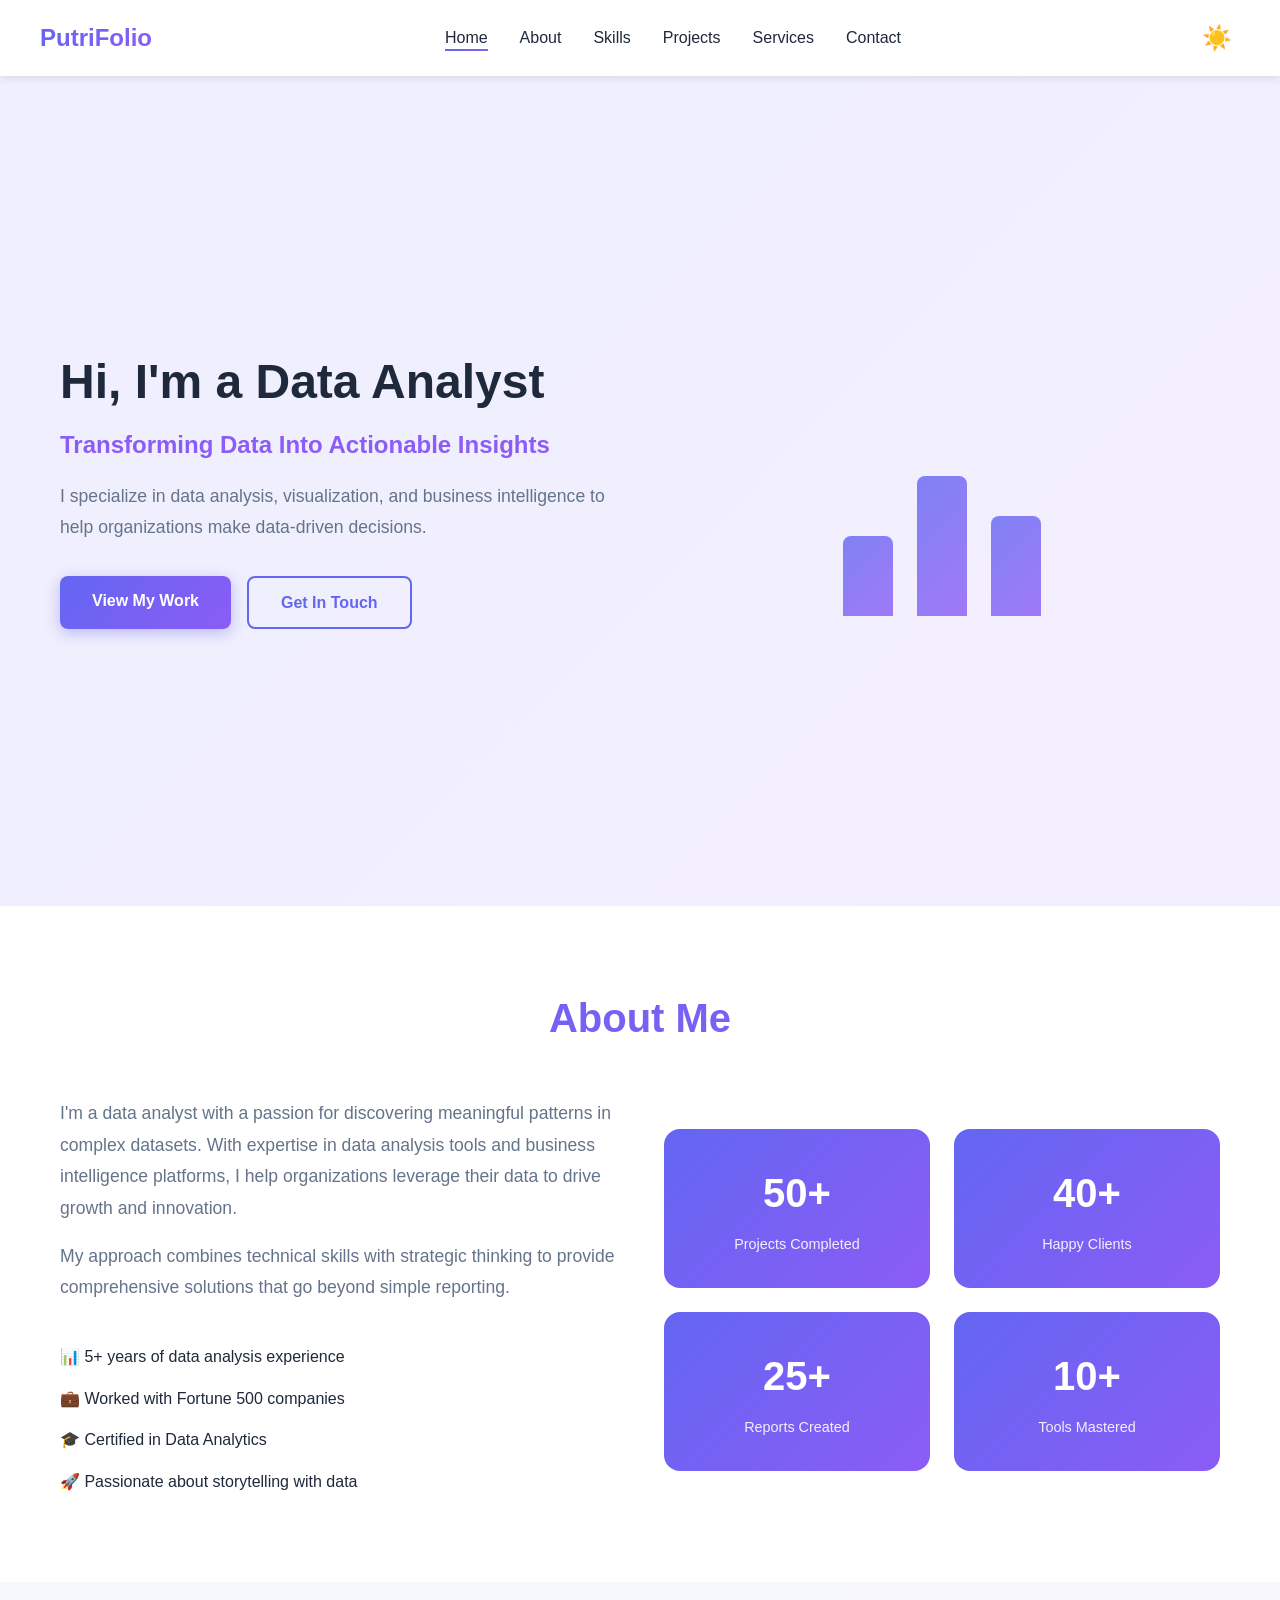
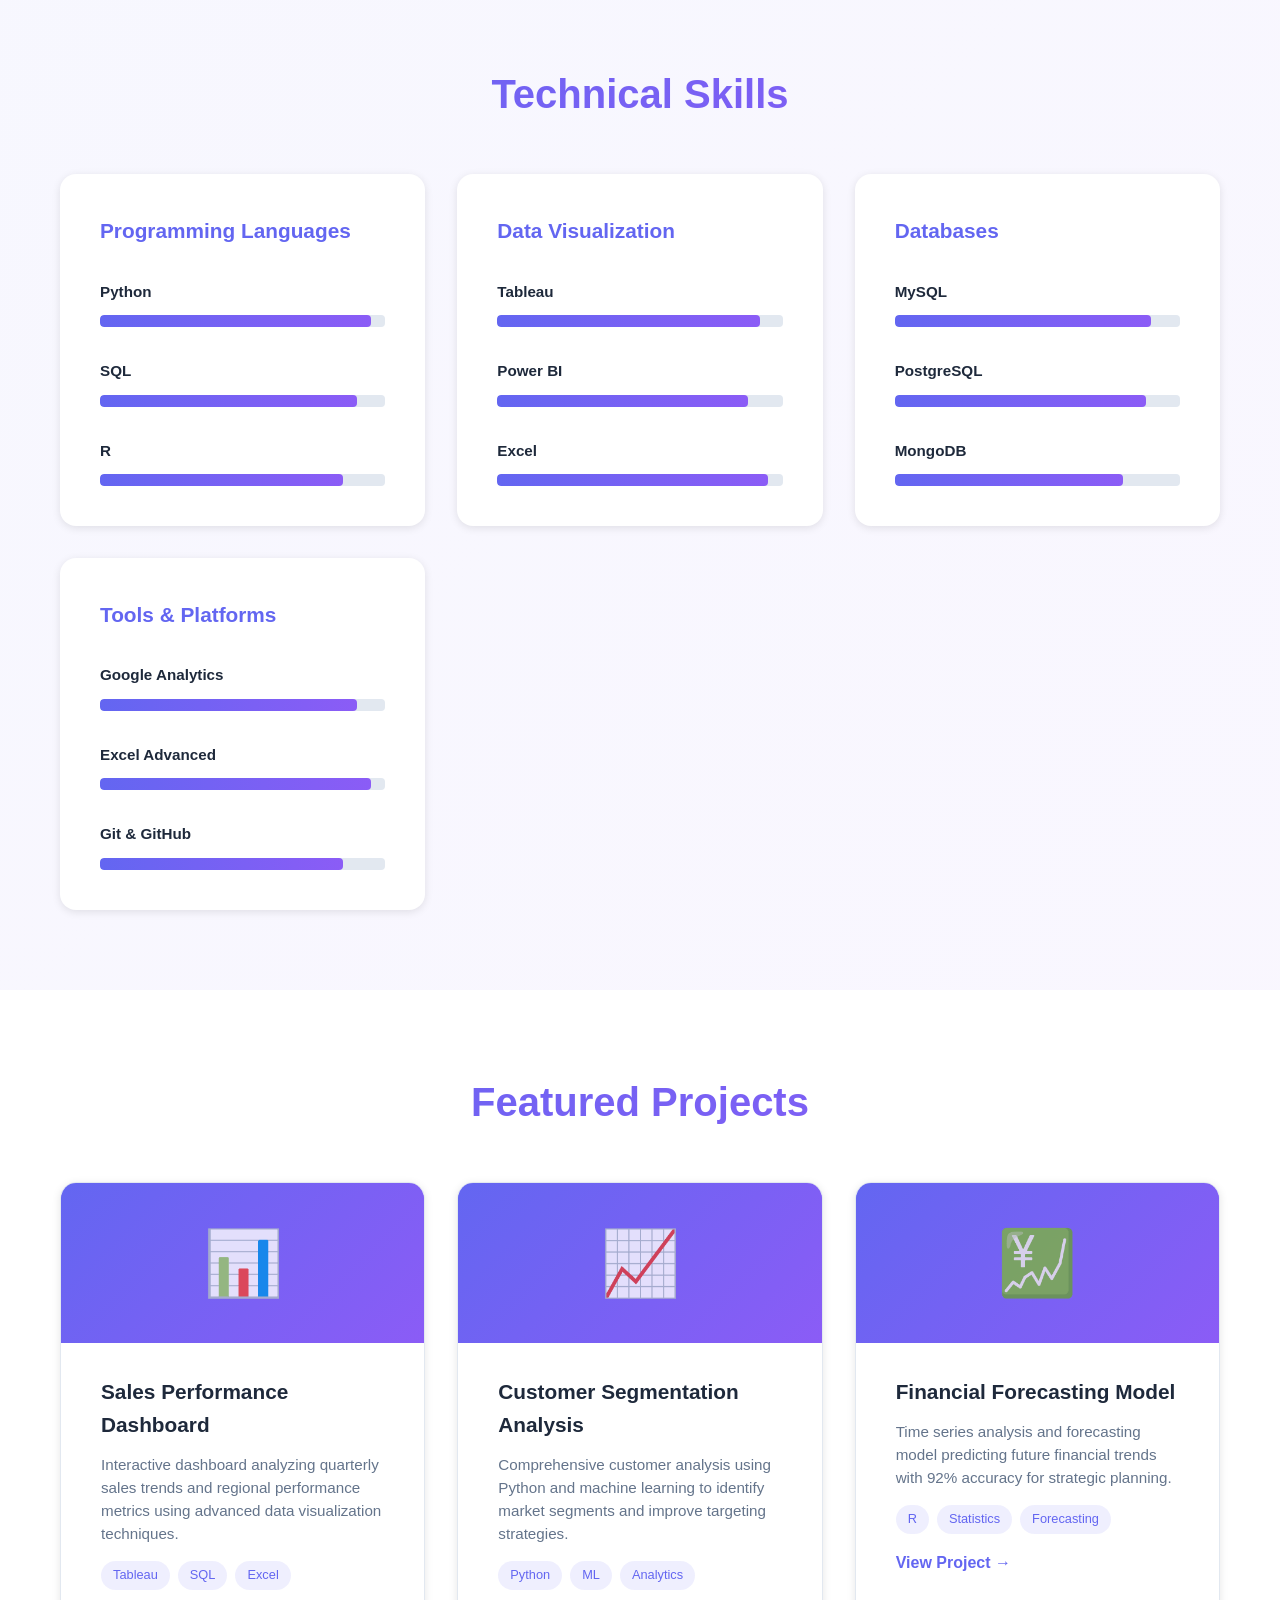
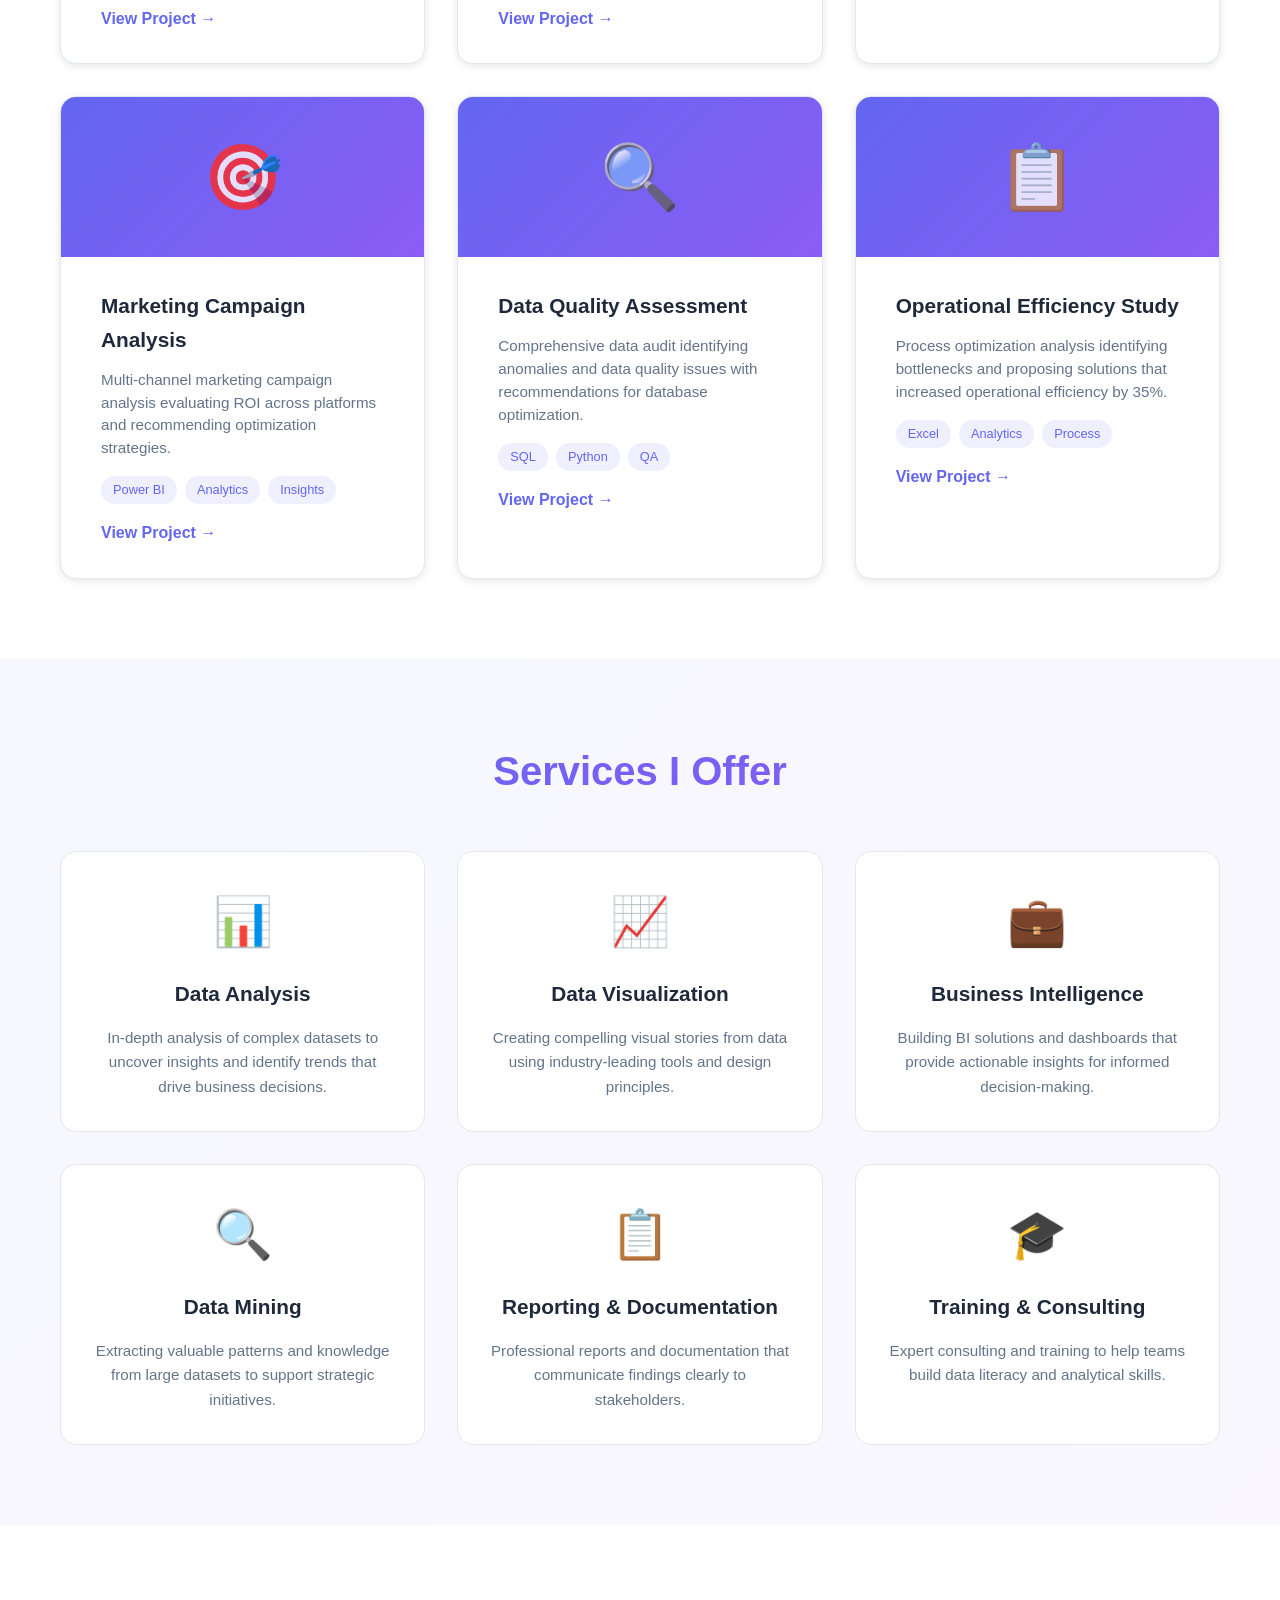
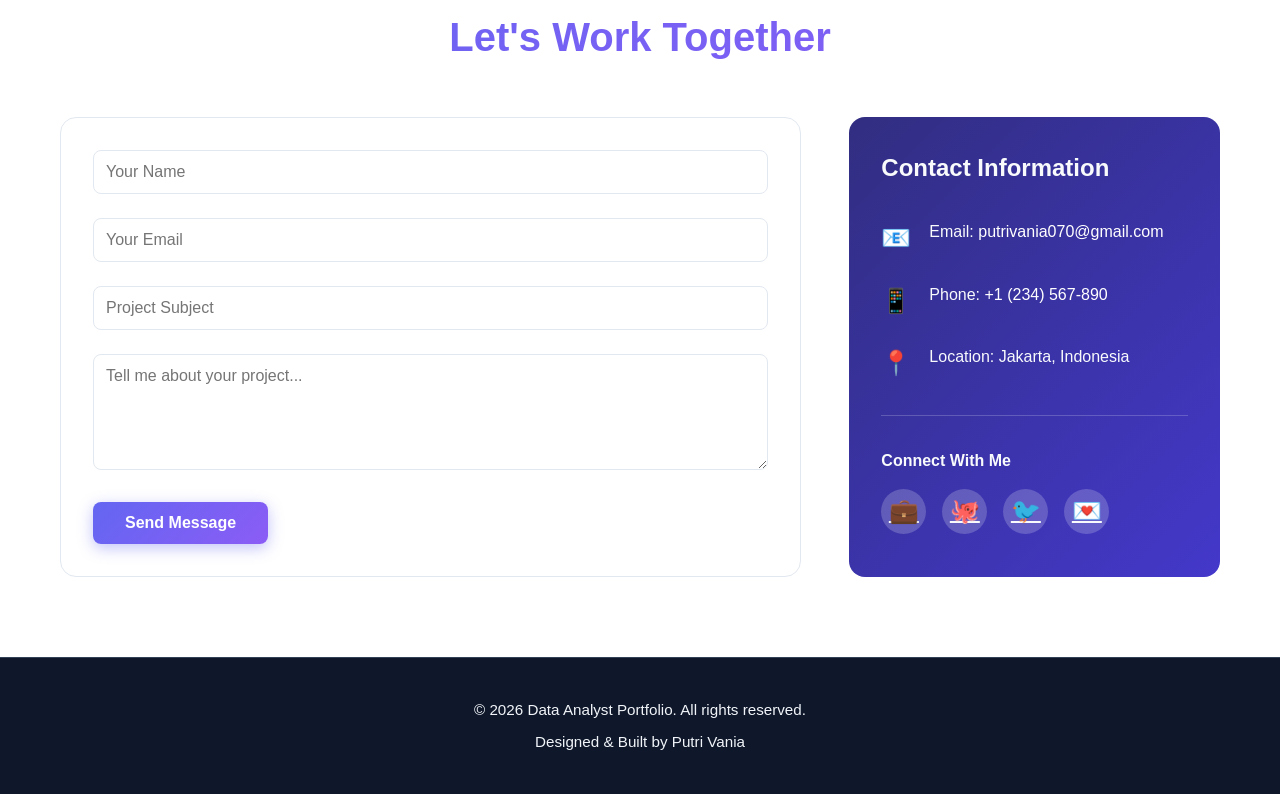
==== index.html @ 2837778d "first commit" ====
<!doctype html>
<html lang="en">
  <head>
    <meta charset="UTF-8" />
    <meta name="viewport" content="width=device-width, initial-scale=1.0" />
    <meta
      name="description"
      content="Data Analyst Portfolio - Showcasing data analysis, visualization, and insights"
    />
    <title>Data Analyst Portfolio | Professional Analytics & Insights</title>
    <link rel="stylesheet" href="styles.css" />
  </head>
  <body>
    <!-- Navigation -->
    <nav class="navbar">
      <div class="container nav-container">
        <div class="logo">
          <a href="#home">PutriFolio</a>
        </div>
        <ul class="nav-menu">
          <li><a href="#home" class="nav-link">Home</a></li>
          <li><a href="#about" class="nav-link">About</a></li>
          <li><a href="#skills" class="nav-link">Skills</a></li>
          <li><a href="#projects" class="nav-link">Projects</a></li>
          <li><a href="#services" class="nav-link">Services</a></li>
          <li><a href="#contact" class="nav-link">Contact</a></li>
        </ul>
        <div class="nav-buttons">
          <button
            class="theme-toggle"
            id="themeToggle"
            aria-label="Toggle theme"
          >
            <span class="sun-icon">☀️</span>
            <span class="moon-icon">🌙</span>
          </button>
          <button class="hamburger" id="hamburger">
            <span></span>
            <span></span>
            <span></span>
          </button>
        </div>
      </div>
    </nav>

    <!-- Hero Section -->
    <section id="home" class="hero">
      <div class="container">
        <div class="hero-content">
          <h1 class="hero-title">Hi, I'm a Data Analyst</h1>
          <p class="hero-subtitle">
            Transforming Data Into Actionable Insights
          </p>
          <p class="hero-description">
            I specialize in data analysis, visualization, and business
            intelligence to help organizations make data-driven decisions.
          </p>
          <div class="hero-buttons">
            <a href="#projects" class="btn btn-primary">View My Work</a>
            <a href="#contact" class="btn btn-secondary">Get In Touch</a>
          </div>
        </div>
        <div class="hero-illustration">
          <div class="chart-animation">
            <div class="bar bar-1"></div>
            <div class="bar bar-2"></div>
            <div class="bar bar-3"></div>
          </div>
        </div>
      </div>
    </section>

    <!-- About Section -->
    <section id="about" class="about">
      <div class="container">
        <h2 class="section-title">About Me</h2>
        <div class="about-content">
          <div class="about-text">
            <p>
              I'm a data analyst with a passion for discovering meaningful
              patterns in complex datasets. With expertise in data analysis
              tools and business intelligence platforms, I help organizations
              leverage their data to drive growth and innovation.
            </p>
            <p>
              My approach combines technical skills with strategic thinking to
              provide comprehensive solutions that go beyond simple reporting.
            </p>
            <ul class="about-list">
              <li>📊 5+ years of data analysis experience</li>
              <li>💼 Worked with Fortune 500 companies</li>
              <li>🎓 Certified in Data Analytics</li>
              <li>🚀 Passionate about storytelling with data</li>
            </ul>
          </div>
          <div class="about-stats">
            <div class="stat-card">
              <h3>50+</h3>
              <p>Projects Completed</p>
            </div>
            <div class="stat-card">
              <h3>40+</h3>
              <p>Happy Clients</p>
            </div>
            <div class="stat-card">
              <h3>25+</h3>
              <p>Reports Created</p>
            </div>
            <div class="stat-card">
              <h3>10+</h3>
              <p>Tools Mastered</p>
            </div>
          </div>
        </div>
      </div>
    </section>

    <!-- Skills Section -->
    <section id="skills" class="skills">
      <div class="container">
        <h2 class="section-title">Technical Skills</h2>
        <div class="skills-grid">
          <!-- Programming Languages -->
          <div class="skill-category">
            <h3>Programming Languages</h3>
            <div class="skill-items">
              <div class="skill-item">
                <span class="skill-name">Python</span>
                <div class="skill-bar">
                  <div class="skill-progress" style="width: 95%"></div>
                </div>
              </div>
              <div class="skill-item">
                <span class="skill-name">SQL</span>
                <div class="skill-bar">
                  <div class="skill-progress" style="width: 90%"></div>
                </div>
              </div>
              <div class="skill-item">
                <span class="skill-name">R</span>
                <div class="skill-bar">
                  <div class="skill-progress" style="width: 85%"></div>
                </div>
              </div>
            </div>
          </div>

          <!-- Data Visualization -->
          <div class="skill-category">
            <h3>Data Visualization</h3>
            <div class="skill-items">
              <div class="skill-item">
                <span class="skill-name">Tableau</span>
                <div class="skill-bar">
                  <div class="skill-progress" style="width: 92%"></div>
                </div>
              </div>
              <div class="skill-item">
                <span class="skill-name">Power BI</span>
                <div class="skill-bar">
                  <div class="skill-progress" style="width: 88%"></div>
                </div>
              </div>
              <div class="skill-item">
                <span class="skill-name">Excel</span>
                <div class="skill-bar">
                  <div class="skill-progress" style="width: 95%"></div>
                </div>
              </div>
            </div>
          </div>

          <!-- Databases -->
          <div class="skill-category">
            <h3>Databases</h3>
            <div class="skill-items">
              <div class="skill-item">
                <span class="skill-name">MySQL</span>
                <div class="skill-bar">
                  <div class="skill-progress" style="width: 90%"></div>
                </div>
              </div>
              <div class="skill-item">
                <span class="skill-name">PostgreSQL</span>
                <div class="skill-bar">
                  <div class="skill-progress" style="width: 88%"></div>
                </div>
              </div>
              <div class="skill-item">
                <span class="skill-name">MongoDB</span>
                <div class="skill-bar">
                  <div class="skill-progress" style="width: 80%"></div>
                </div>
              </div>
            </div>
          </div>

          <!-- Tools & Platforms -->
          <div class="skill-category">
            <h3>Tools & Platforms</h3>
            <div class="skill-items">
              <div class="skill-item">
                <span class="skill-name">Google Analytics</span>
                <div class="skill-bar">
                  <div class="skill-progress" style="width: 90%"></div>
                </div>
              </div>
              <div class="skill-item">
                <span class="skill-name">Excel Advanced</span>
                <div class="skill-bar">
                  <div class="skill-progress" style="width: 95%"></div>
                </div>
              </div>
              <div class="skill-item">
                <span class="skill-name">Git & GitHub</span>
                <div class="skill-bar">
                  <div class="skill-progress" style="width: 85%"></div>
                </div>
              </div>
            </div>
          </div>
        </div>
      </div>
    </section>

    <!-- Projects Section -->
    <section id="projects" class="projects">
      <div class="container">
        <h2 class="section-title">Featured Projects</h2>
        <div class="projects-grid">
          <!-- Project 1 -->
          <div class="project-card">
            <div class="project-image">
              <div class="placeholder-image">📊</div>
            </div>
            <div class="project-content">
              <h3>Sales Performance Dashboard</h3>
              <p>
                Interactive dashboard analyzing quarterly sales trends and
                regional performance metrics using advanced data visualization
                techniques.
              </p>
              <div class="project-tags">
                <span class="tag">Tableau</span>
                <span class="tag">SQL</span>
                <span class="tag">Excel</span>
              </div>
              <a href="#" class="project-link">View Project →</a>
            </div>
          </div>

          <!-- Project 2 -->
          <div class="project-card">
            <div class="project-image">
              <div class="placeholder-image">📈</div>
            </div>
            <div class="project-content">
              <h3>Customer Segmentation Analysis</h3>
              <p>
                Comprehensive customer analysis using Python and machine
                learning to identify market segments and improve targeting
                strategies.
              </p>
              <div class="project-tags">
                <span class="tag">Python</span>
                <span class="tag">ML</span>
                <span class="tag">Analytics</span>
              </div>
              <a href="#" class="project-link">View Project →</a>
            </div>
          </div>

          <!-- Project 3 -->
          <div class="project-card">
            <div class="project-image">
              <div class="placeholder-image">💹</div>
            </div>
            <div class="project-content">
              <h3>Financial Forecasting Model</h3>
              <p>
                Time series analysis and forecasting model predicting future
                financial trends with 92% accuracy for strategic planning.
              </p>
              <div class="project-tags">
                <span class="tag">R</span>
                <span class="tag">Statistics</span>
                <span class="tag">Forecasting</span>
              </div>
              <a href="#" class="project-link">View Project →</a>
            </div>
          </div>

          <!-- Project 4 -->
          <div class="project-card">
            <div class="project-image">
              <div class="placeholder-image">🎯</div>
            </div>
            <div class="project-content">
              <h3>Marketing Campaign Analysis</h3>
              <p>
                Multi-channel marketing campaign analysis evaluating ROI across
                platforms and recommending optimization strategies.
              </p>
              <div class="project-tags">
                <span class="tag">Power BI</span>
                <span class="tag">Analytics</span>
                <span class="tag">Insights</span>
              </div>
              <a href="#" class="project-link">View Project →</a>
            </div>
          </div>

          <!-- Project 5 -->
          <div class="project-card">
            <div class="project-image">
              <div class="placeholder-image">🔍</div>
            </div>
            <div class="project-content">
              <h3>Data Quality Assessment</h3>
              <p>
                Comprehensive data audit identifying anomalies and data quality
                issues with recommendations for database optimization.
              </p>
              <div class="project-tags">
                <span class="tag">SQL</span>
                <span class="tag">Python</span>
                <span class="tag">QA</span>
              </div>
              <a href="#" class="project-link">View Project →</a>
            </div>
          </div>

          <!-- Project 6 -->
          <div class="project-card">
            <div class="project-image">
              <div class="placeholder-image">📋</div>
            </div>
            <div class="project-content">
              <h3>Operational Efficiency Study</h3>
              <p>
                Process optimization analysis identifying bottlenecks and
                proposing solutions that increased operational efficiency by
                35%.
              </p>
              <div class="project-tags">
                <span class="tag">Excel</span>
                <span class="tag">Analytics</span>
                <span class="tag">Process</span>
              </div>
              <a href="#" class="project-link">View Project →</a>
            </div>
          </div>
        </div>
      </div>
    </section>

    <!-- Services Section -->
    <section id="services" class="services">
      <div class="container">
        <h2 class="section-title">Services I Offer</h2>
        <div class="services-grid">
          <div class="service-card">
            <div class="service-icon">📊</div>
            <h3>Data Analysis</h3>
            <p>
              In-depth analysis of complex datasets to uncover insights and
              identify trends that drive business decisions.
            </p>
          </div>
          <div class="service-card">
            <div class="service-icon">📈</div>
            <h3>Data Visualization</h3>
            <p>
              Creating compelling visual stories from data using
              industry-leading tools and design principles.
            </p>
          </div>
          <div class="service-card">
            <div class="service-icon">💼</div>
            <h3>Business Intelligence</h3>
            <p>
              Building BI solutions and dashboards that provide actionable
              insights for informed decision-making.
            </p>
          </div>
          <div class="service-card">
            <div class="service-icon">🔍</div>
            <h3>Data Mining</h3>
            <p>
              Extracting valuable patterns and knowledge from large datasets to
              support strategic initiatives.
            </p>
          </div>
          <div class="service-card">
            <div class="service-icon">📋</div>
            <h3>Reporting & Documentation</h3>
            <p>
              Professional reports and documentation that communicate findings
              clearly to stakeholders.
            </p>
          </div>
          <div class="service-card">
            <div class="service-icon">🎓</div>
            <h3>Training & Consulting</h3>
            <p>
              Expert consulting and training to help teams build data literacy
              and analytical skills.
            </p>
          </div>
        </div>
      </div>
    </section>

    <!-- Contact Section -->
    <section id="contact" class="contact">
      <div class="container">
        <h2 class="section-title">Let's Work Together</h2>
        <div class="contact-content">
          <div class="contact-form-wrapper">
            <form class="contact-form" id="contactForm">
              <input type="hidden" name="_captcha" value="false">
              <input type="hidden" name="_template" value="table">
              <div class="form-group">
                <input
                  type="text"
                  id="name"
                  name="name"
                  placeholder="Your Name"
                  required
                />
              </div>
              <div class="form-group">
                <input
                  type="email"
                  id="email"
                  name="email"
                  placeholder="Your Email"
                  required
                />
              </div>
              <div class="form-group">
                <input
                  type="text"
                  id="subject"
                  name="subject"
                  placeholder="Project Subject"
                  required
                />
              </div>
              <div class="form-group">
                <textarea
                  id="message"
                  name="message"
                  placeholder="Tell me about your project..."
                  rows="5"
                  required
                ></textarea>
              </div>
              <button type="submit" class="btn btn-primary">
                Send Message
              </button>
              <div id="formMessage" class="form-message"></div>
            </form>
          </div>
          <div class="contact-info">
            <h3>Contact Information</h3>
            <div class="info-item">
              <span class="info-icon">📧</span>
              <p>
                Email:
                <a href="mailto:your.email@example.com"
                  >putrivania070@gmail.com</a
                >
              </p>
            </div>
            <div class="info-item">
              <span class="info-icon">📱</span>
              <p>Phone: <a href="tel:+1234567890">+1 (234) 567-890</a></p>
            </div>
            <div class="info-item">
              <span class="info-icon">📍</span>
              <p>Location: Jakarta, Indonesia</p>
            </div>
            <div class="social-links">
              <h4>Connect With Me</h4>
              <div class="social-icons">
                <a href="#" class="social-icon" aria-label="LinkedIn">💼</a>
                <a href="#" class="social-icon" aria-label="GitHub">🐙</a>
                <a href="#" class="social-icon" aria-label="Twitter">🐦</a>
                <a href="#" class="social-icon" aria-label="Email">💌</a>
              </div>
            </div>
          </div>
        </div>
      </div>
    </section>

    <!-- Project Details Modal -->
    <div id="projectModal" class="modal">
      <div class="modal-content">
        <button class="modal-close" id="modalClose">&times;</button>
        <div class="modal-header">
          <div class="modal-image">
            <div id="modalProjectImage" class="modal-placeholder">📊</div>
          </div>
        </div>
        <div class="modal-body">
          <h2 id="modalProjectTitle">Project Title</h2>
          <div class="modal-meta">
            <span class="modal-date">Project Date</span>
            <span class="modal-category">Category</span>
          </div>
          <p id="modalProjectDescription">Project description goes here...</p>
          
          <div class="modal-section">
            <h3>Project Overview</h3>
            <p id="modalProjectOverview">Overview text...</p>
          </div>
          
          <div class="modal-section">
            <h3>Key Features</h3>
            <ul id="modalProjectFeatures" class="features-list">
              <li>Feature 1</li>
              <li>Feature 2</li>
            </ul>
          </div>
          
          <div class="modal-section">
            <h3>Technologies Used</h3>
            <div id="modalProjectTags" class="modal-tags">
              <span class="tag">Technology</span>
            </div>
          </div>
          
          <div class="modal-section">
            <h3>Results & Impact</h3>
            <p id="modalProjectResults">Results text...</p>
          </div>
          
          <div class="modal-actions">
            <a href="#" id="modalFullProjectPage" class="btn btn-primary">View Full Project Page</a>
            <a href="#" id="modalProjectLink" class="btn btn-secondary" target="_blank">View Project Link</a>
            <button id="modalCloseBtn" class="btn btn-secondary">Close</button>
          </div>
        </div>
      </div>
    </div>

    <!-- Footer -->
    <footer class="footer">
      <div class="container">
        <p>&copy; 2026 Data Analyst Portfolio. All rights reserved.</p>
        <p>Designed & Built by Putri Vania</p>
      </div>
    </footer>

    <script src="script.js"></script>
  </body>
</html>
---- styles.css ----
/* ==================== CSS Reset & Variables ==================== */
:root {
    --primary-color: #6366f1;
    --secondary-color: #8b5cf6;
    --accent-color: #ec4899;
    --dark-bg: #0f172a;
    --light-bg: #ffffff;
    --dark-text: #1e293b;
    --light-text: #f1f5f9;
    --border-color: #e2e8f0;
    --dark-border: #334155;
    --success-color: #10b981;
    --warning-color: #f59e0b;
    --danger-color: #ef4444;
    
    --transition: all 0.3s ease;
    --shadow: 0 10px 30px rgba(0, 0, 0, 0.2);
    --shadow-sm: 0 2px 8px rgba(0, 0, 0, 0.1);
    
    font-family: 'Segoe UI', Tahoma, Geneva, Verdana, sans-serif;
}

* {
    margin: 0;
    padding: 0;
    box-sizing: border-box;
}

html {
    scroll-behavior: smooth;
}

body {
    background-color: var(--light-bg);
    color: var(--dark-text);
    line-height: 1.6;
    overflow-x: hidden;
    transition: background-color 0.3s, color 0.3s;
}

body.dark-mode {
    background-color: var(--dark-bg);
    color: var(--light-text);
}

/* ==================== Container & Utility Classes ==================== */
.container {
    max-width: 1200px;
    margin: 0 auto;
    padding: 0 20px;
}

.section-title {
    font-size: 2.5rem;
    font-weight: 700;
    text-align: center;
    margin-bottom: 3rem;
    background: linear-gradient(135deg, var(--primary-color), var(--secondary-color));
    -webkit-background-clip: text;
    -webkit-text-fill-color: transparent;
    background-clip: text;
}

/* ==================== Navigation Bar ==================== */
.navbar {
    position: sticky;
    top: 0;
    z-index: 100;
    background-color: var(--light-bg);
    box-shadow: var(--shadow-sm);
    transition: var(--transition);
}

body.dark-mode .navbar {
    background-color: var(--dark-bg);
    border-bottom: 1px solid var(--dark-border);
}

.nav-container {
    display: flex;
    justify-content: space-between;
    align-items: center;
    padding: 1rem 0;
}

.logo a {
    font-size: 1.5rem;
    font-weight: 700;
    background: linear-gradient(135deg, var(--primary-color), var(--secondary-color));
    -webkit-background-clip: text;
    -webkit-text-fill-color: transparent;
    background-clip: text;
    text-decoration: none;
    transition: var(--transition);
}

.logo a:hover {
    transform: scale(1.1);
}

.nav-menu {
    display: flex;
    list-style: none;
    gap: 2rem;
}

.nav-link {
    text-decoration: none;
    color: var(--dark-text);
    font-weight: 500;
    position: relative;
    transition: var(--transition);
}

body.dark-mode .nav-link {
    color: var(--light-text);
}

.nav-link::after {
    content: '';
    position: absolute;
    bottom: -5px;
    left: 0;
    width: 0;
    height: 2px;
    background: linear-gradient(135deg, var(--primary-color), var(--secondary-color));
    transition: var(--transition);
}

.nav-link:hover::after {
    width: 100%;
}

.nav-buttons {
    display: flex;
    align-items: center;
    gap: 1rem;
}

.theme-toggle {
    background: none;
    border: none;
    font-size: 1.5rem;
    cursor: pointer;
    padding: 0.5rem;
    display: flex;
    align-items: center;
    justify-content: center;
    transition: var(--transition);
}

.theme-toggle:hover {
    transform: rotate(20deg);
}

.moon-icon {
    display: none;
}

body.dark-mode .sun-icon {
    display: none;
}

body.dark-mode .moon-icon {
    display: inline;
}

.hamburger {
    display: none;
    flex-direction: column;
    background: none;
    border: none;
    cursor: pointer;
    gap: 0.4rem;
}

.hamburger span {
    width: 25px;
    height: 3px;
    background-color: var(--dark-text);
    border-radius: 2px;
    transition: var(--transition);
}

body.dark-mode .hamburger span {
    background-color: var(--light-text);
}

.hamburger.active span:nth-child(1) {
    transform: rotate(45deg) translate(10px, 10px);
}

.hamburger.active span:nth-child(2) {
    opacity: 0;
}

.hamburger.active span:nth-child(3) {
    transform: rotate(-45deg) translate(7px, -7px);
}

/* ==================== Buttons ==================== */
.btn {
    padding: 0.75rem 2rem;
    font-size: 1rem;
    font-weight: 600;
    border: none;
    border-radius: 0.5rem;
    cursor: pointer;
    text-decoration: none;
    display: inline-block;
    transition: var(--transition);
    text-align: center;
}

.btn-primary {
    background: linear-gradient(135deg, var(--primary-color), var(--secondary-color));
    color: white;
    box-shadow: 0 4px 15px rgba(99, 102, 241, 0.4);
}

.btn-primary:hover {
    transform: translateY(-2px);
    box-shadow: 0 6px 20px rgba(99, 102, 241, 0.6);
}

.btn-secondary {
    background: transparent;
    color: var(--primary-color);
    border: 2px solid var(--primary-color);
}

body.dark-mode .btn-secondary {
    color: var(--primary-color);
}

.btn-secondary:hover {
    background-color: var(--primary-color);
    color: white;
}

/* ==================== Hero Section ==================== */
.hero {
    padding: 6rem 0;
    background: linear-gradient(135deg, rgba(99, 102, 241, 0.1), rgba(139, 92, 246, 0.1));
    min-height: calc(100vh - 70px);
    display: flex;
    align-items: center;
    position: relative;
    overflow: hidden;
}

.hero .container {
    display: grid;
    grid-template-columns: 1fr 1fr;
    gap: 3rem;
    align-items: center;
}

.hero-content {
    animation: slideInLeft 0.8s ease-out;
}

.hero-title {
    font-size: 3rem;
    font-weight: 700;
    margin-bottom: 1rem;
    line-height: 1.2;
    color: var(--dark-text);
}

body.dark-mode .hero-title {
    color: var(--light-text);
}

.hero-subtitle {
    font-size: 1.5rem;
    color: var(--secondary-color);
    margin-bottom: 1rem;
    font-weight: 600;
}

.hero-description {
    font-size: 1.1rem;
    color: #64748b;
    margin-bottom: 2rem;
    line-height: 1.8;
}

body.dark-mode .hero-description {
    color: #cbd5e1;
}

.hero-buttons {
    display: flex;
    gap: 1rem;
    flex-wrap: wrap;
}

.hero-illustration {
    animation: slideInRight 0.8s ease-out;
    display: flex;
    justify-content: center;
    align-items: center;
}

.chart-animation {
    display: flex;
    align-items: flex-end;
    justify-content: center;
    gap: 1.5rem;
    height: 250px;
}

.bar {
    width: 50px;
    background: linear-gradient(135deg, var(--primary-color), var(--secondary-color));
    border-radius: 0.5rem 0.5rem 0 0;
    opacity: 0.8;
    animation: barAnimation 1.5s ease-in-out infinite;
}

.bar-1 {
    height: 80px;
    animation-delay: 0s;
}

.bar-2 {
    height: 140px;
    animation-delay: 0.2s;
}

.bar-3 {
    height: 100px;
    animation-delay: 0.4s;
}

@keyframes barAnimation {
    0%, 100% { height: var(--current-height); }
    50% { height: calc(var(--current-height) * 1.2); }
}

/* ==================== About Section ==================== */
.about {
    padding: 5rem 0;
    background-color: var(--light-bg);
}

body.dark-mode .about {
    background-color: var(--dark-bg);
}

.about-content {
    display: grid;
    grid-template-columns: 1fr 1fr;
    gap: 3rem;
    align-items: center;
}

.about-text p {
    margin-bottom: 1rem;
    font-size: 1.1rem;
    line-height: 1.8;
    color: #64748b;
}

body.dark-mode .about-text p {
    color: #cbd5e1;
}

.about-list {
    list-style: none;
    margin-top: 2rem;
}

.about-list li {
    padding: 0.5rem 0;
    font-size: 1rem;
    display: flex;
    align-items: center;
}

.about-stats {
    display: grid;
    grid-template-columns: 1fr 1fr;
    gap: 1.5rem;
}

.stat-card {
    background: linear-gradient(135deg, var(--primary-color), var(--secondary-color));
    color: white;
    padding: 2rem;
    border-radius: 1rem;
    text-align: center;
    transition: var(--transition);
}

.stat-card:hover {
    transform: translateY(-5px);
    box-shadow: var(--shadow);
}

.stat-card h3 {
    font-size: 2.5rem;
    margin-bottom: 0.5rem;
}

.stat-card p {
    font-size: 0.9rem;
    opacity: 0.9;
}

/* ==================== Skills Section ==================== */
.skills {
    padding: 5rem 0;
    background: linear-gradient(135deg, rgba(99, 102, 241, 0.05), rgba(139, 92, 246, 0.05));
}

.skills-grid {
    display: grid;
    grid-template-columns: repeat(auto-fit, minmax(280px, 1fr));
    gap: 2rem;
}

.skill-category {
    background-color: var(--light-bg);
    padding: 2.5rem;
    border-radius: 1rem;
    box-shadow: var(--shadow-sm);
    transition: var(--transition);
}

body.dark-mode .skill-category {
    background-color: #1e293b;
    border: 1px solid var(--dark-border);
}

.skill-category:hover {
    transform: translateY(-5px);
    box-shadow: var(--shadow);
}

.skill-category h3 {
    font-size: 1.3rem;
    margin-bottom: 2rem;
    color: var(--primary-color);
}

.skill-items {
    display: flex;
    flex-direction: column;
    gap: 2rem;
}

.skill-item {
    display: flex;
    flex-direction: column;
    gap: 0.7rem;
}

.skill-name {
    font-weight: 600;
    font-size: 0.95rem;
}

.skill-bar {
    height: 12px;
    background-color: #e2e8f0;
    border-radius: 4px;
    overflow: hidden;
}

body.dark-mode .skill-bar {
    background-color: #334155;
}

.skill-progress {
    height: 100%;
    background: linear-gradient(90deg, var(--primary-color), var(--secondary-color));
    border-radius: 4px;
    animation: skillFill 1s ease-out forwards;
}

@keyframes skillFill {
    from {
        width: 0 !important;
    }
}

/* ==================== Projects Section ==================== */
.projects {
    padding: 5rem 0;
    background-color: var(--light-bg);
}

body.dark-mode .projects {
    background-color: var(--dark-bg);
}

.projects-grid {
    display: grid;
    grid-template-columns: repeat(auto-fit, minmax(350px, 1fr));
    gap: 2rem;
}

.project-card {
    background-color: var(--light-bg);
    border: 1px solid var(--border-color);
    border-radius: 1rem;
    overflow: hidden;
    transition: var(--transition);
    box-shadow: var(--shadow-sm);
}

body.dark-mode .project-card {
    background-color: #1e293b;
    border-color: var(--dark-border);
}

.project-card:hover {
    transform: translateY(-10px);
    box-shadow: var(--shadow);
}

.project-image {
    height: 160px;
    background: linear-gradient(135deg, var(--primary-color), var(--secondary-color));
    display: flex;
    align-items: center;
    justify-content: center;
    overflow: hidden;
}

.placeholder-image {
    font-size: 4rem;
    opacity: 0.8;
    animation: float 3s ease-in-out infinite;
}

@keyframes float {
    0%, 100% { transform: translateY(0px); }
    50% { transform: translateY(-10px); }
}

.project-card .project-content {
    padding: 2rem 2.5rem;
}

.project-card .project-content h3 {
    font-size: 1.3rem;
    margin-bottom: 0.8rem;
    color: var(--dark-text);
}

body.dark-mode .project-card .project-content h3 {
    color: var(--light-text);
}

.project-card .project-content p {
    color: #64748b;
    margin-bottom: 1rem;
    font-size: 0.95rem;
    line-height: 1.5;
}

body.dark-mode .project-card .project-content p {
    color: #cbd5e1;
}

.project-tags {
    display: flex;
    flex-wrap: wrap;
    gap: 0.5rem;
    margin-bottom: 1rem;
}

.tag {
    background-color: rgba(99, 102, 241, 0.1);
    color: var(--primary-color);
    padding: 0.25rem 0.75rem;
    border-radius: 1rem;
    font-size: 0.8rem;
    font-weight: 500;
}

body.dark-mode .tag {
    background-color: rgba(99, 102, 241, 0.2);
}

.project-link {
    color: var(--primary-color);
    text-decoration: none;
    font-weight: 600;
    transition: var(--transition);
    display: inline-flex;
    align-items: center;
    gap: 0.5rem;
}

.project-link:hover {
    color: var(--secondary-color);
    transform: translateX(5px);
}

/* ==================== Services Section ==================== */
.services {
    padding: 5rem 0;
    background: linear-gradient(135deg, rgba(99, 102, 241, 0.05), rgba(139, 92, 246, 0.05));
}

.services-grid {
    display: grid;
    grid-template-columns: repeat(auto-fit, minmax(300px, 1fr));
    gap: 2rem;
}

.service-card {
    background-color: var(--light-bg);
    padding: 2rem;
    border-radius: 1rem;
    text-align: center;
    transition: var(--transition);
    border: 1px solid var(--border-color);
}

body.dark-mode .service-card {
    background-color: #1e293b;
    border-color: var(--dark-border);
}

.service-card:hover {
    transform: translateY(-10px) scale(1.02);
    box-shadow: var(--shadow);
    border-color: var(--primary-color);
}

.service-icon {
    font-size: 3rem;
    margin-bottom: 1rem;
    display: inline-block;
}

.service-card h3 {
    font-size: 1.3rem;
    margin-bottom: 1rem;
    color: var(--dark-text);
}

body.dark-mode .service-card h3 {
    color: var(--light-text);
}

.service-card p {
    color: #64748b;
    line-height: 1.6;
    font-size: 0.95rem;
}

body.dark-mode .service-card p {
    color: #cbd5e1;
}

/* ==================== Contact Section ==================== */
.contact {
    padding: 5rem 0;
    background-color: var(--light-bg);
}

body.dark-mode .contact {
    background-color: var(--dark-bg);
}

.contact-content {
    display: grid;
    grid-template-columns: 2fr 1fr;
    gap: 3rem;
}

.contact-form-wrapper {
    background-color: var(--light-bg);
    padding: 2rem;
    border-radius: 1rem;
    border: 1px solid var(--border-color);
}

body.dark-mode .contact-form-wrapper {
    background-color: #1e293b;
    border-color: var(--dark-border);
}

.form-group {
    margin-bottom: 1.5rem;
}

.contact-form input,
.contact-form textarea {
    width: 100%;
    padding: 0.75rem;
    border: 1px solid var(--border-color);
    border-radius: 0.5rem;
    font-size: 1rem;
    font-family: inherit;
    transition: var(--transition);
    background-color: var(--light-bg);
    color: var(--dark-text);
}

body.dark-mode .contact-form input,
body.dark-mode .contact-form textarea {
    background-color: #0f172a;
    border-color: var(--dark-border);
    color: var(--light-text);
}

.contact-form input:focus,
.contact-form textarea:focus {
    outline: none;
    border-color: var(--primary-color);
    box-shadow: 0 0 0 3px rgba(99, 102, 241, 0.1);
}

.form-message {
    margin-top: 1rem;
    padding: 1rem;
    border-radius: 0.5rem;
    text-align: center;
    display: none;
}

.form-message.success {
    display: block;
    background-color: #d1fae5;
    color: #065f46;
    border: 1px solid #6ee7b7;
}

.form-message.error {
    display: block;
    background-color: #fee2e2;
    color: #7f1d1d;
    border: 1px solid #fca5a5;
}

body.dark-mode .form-message.success {
    background-color: rgba(16, 185, 129, 0.1);
    color: #86efac;
}

body.dark-mode .form-message.error {
    background-color: rgba(239, 68, 68, 0.1);
    color: #fca5a5;
}

.contact-info {
    background: linear-gradient(135deg, #312e81, #4338ca);
    padding: 2rem;
    border-radius: 1rem;
    color: #f8fafc;
}

.contact-info h3 {
    font-size: 1.5rem;
    margin-bottom: 2rem;
}

.contact-info p,
.contact-info a {
    color: #f8fafc;
}

.contact-info a {
    text-decoration: underline;
}

.info-item {
    display: flex;
    align-items: flex-start;
    gap: 1rem;
    margin-bottom: 1.5rem;
}

.info-icon {
    font-size: 1.5rem;
    min-width: 2rem;
}

.info-item p {
    margin: 0;
}

.info-item a {
    color: white;
    text-decoration: none;
    transition: var(--transition);
    font-weight: 500;
}

.info-item a:hover {
    opacity: 0.8;
    text-decoration: underline;
}

.social-links {
    margin-top: 2rem;
    padding-top: 2rem;
    border-top: 1px solid rgba(255, 255, 255, 0.2);
}

.social-links h4 {
    margin-bottom: 1rem;
}

.social-icons {
    display: flex;
    gap: 1rem;
}

.social-icon {
    font-size: 1.5rem;
    text-decoration: none;
    transition: var(--transition);
    display: flex;
    align-items: center;
    justify-content: center;
    width: 45px;
    height: 45px;
    background: rgba(255, 255, 255, 0.2);
    border-radius: 50%;
}

.social-icon:hover {
    background: rgba(255, 255, 255, 0.3);
    transform: translateY(-3px);
}

/* ==================== Footer ==================== */
.footer {
    background-color: var(--dark-bg);
    color: var(--light-text);
    padding: 2rem 0;
    text-align: center;
    border-top: 1px solid var(--dark-border);
}

.footer p {
    margin: 0.5rem 0;
    font-size: 0.95rem;
}

.heart {
    animation: heartbeat 1.5s ease-in-out infinite;
}

@keyframes heartbeat {
    0%, 100% { transform: scale(1); }
    50% { transform: scale(1.2); }
}

/* ==================== Animations ==================== */
@keyframes slideInLeft {
    from {
        opacity: 0;
        transform: translateX(-30px);
    }
    to {
        opacity: 1;
        transform: translateX(0);
    }
}

@keyframes slideInRight {
    from {
        opacity: 0;
        transform: translateX(30px);
    }
    to {
        opacity: 1;
        transform: translateX(0);
    }
}

/* ==================== Responsive Design ==================== */
@media (max-width: 768px) {
    .nav-menu {
        position: fixed;
        left: -100%;
        top: 70px;
        flex-direction: column;
        background-color: var(--light-bg);
        width: 100%;
        text-align: center;
        transition: 0.3s;
        padding: 2rem 0;
        gap: 0;
    }

    body.dark-mode .nav-menu {
        background-color: var(--dark-bg);
    }

    .nav-menu.active {
        left: 0;
    }

    .nav-menu li {
        padding: 1rem 0;
    }

    .hamburger {
        display: flex;
    }

    .hero {
        padding: 4rem 0;
        min-height: auto;
    }

    .hero .container {
        grid-template-columns: 1fr;
        gap: 2rem;
    }

    .hero-title {
        font-size: 2rem;
    }

    .hero-subtitle {
        font-size: 1.2rem;
    }

    .hero-buttons {
        flex-direction: column;
    }

    .hero-buttons .btn {
        width: 100%;
    }

    .about-content {
        grid-template-columns: 1fr;
    }

    .about-stats {
        grid-template-columns: 1fr 1fr;
    }

    .contact-content {
        grid-template-columns: 1fr;
    }

    .section-title {
        font-size: 2rem;
    }

    .hero-illustration {
        margin-top: 2rem;
    }

    .modal-content {
        width: 90%;
        max-height: 90vh;
    }

    .modal-header {
        height: 250px;
    }

    .modal-placeholder {
        font-size: 5rem;
    }

    .modal-body {
        padding: 2rem;
    }

    .modal-section h3 {
        font-size: 1.2rem;
    }
}

@media (max-width: 480px) {
    .hero-title {
        font-size: 1.5rem;
    }

    .hero-subtitle {
        font-size: 1rem;
    }

    .section-title {
        font-size: 1.5rem;
        margin-bottom: 2rem;
    }

    .projects-grid {
        grid-template-columns: 1fr;
    }

    .services-grid {
        grid-template-columns: 1fr;
    }

    .skills-grid {
        grid-template-columns: 1fr;
    }

    .stat-card {
        padding: 1.5rem;
    }

    .stat-card h3 {
        font-size: 2rem;
    }

    .chart-animation {
        height: 150px;
    }

    .bar {
        width: 35px;
    }

    .nav-menu {
        top: 60px;
    }

    .contact-form input,
    .contact-form textarea {
        padding: 0.6rem;
    }

    .about-stats {
        grid-template-columns: 1fr;
    }

    .modal-content {
        width: 95%;
        max-height: 95vh;
    }

    .modal-header {
        height: 200px;
    }

    .modal-placeholder {
        font-size: 4rem;
    }

    .modal-body {
        padding: 1.5rem;
    }

    .modal-body h2 {
        font-size: 1.5rem;
    }

    .modal-meta {
        flex-direction: column;
    }

    .modal-actions {
        flex-direction: column;
    }

    .modal-actions .btn {
        width: 100%;
    }

    .features-list {
        grid-template-columns: 1fr;
    }
}

/* ==================== Project Modal ====================*/
.modal {
    display: none;
    position: fixed;
    top: 0;
    left: 0;
    width: 100%;
    height: 100%;
    background-color: rgba(0, 0, 0, 0.7);
    z-index: 1000;
    overflow-y: auto;
    animation: fadeIn 0.3s ease-out;
}

.modal.active {
    display: flex;
    align-items: center;
    justify-content: center;
}

.modal-content {
    background-color: var(--light-bg);
    border-radius: 1rem;
    max-width: 800px;
    width: 90%;
    max-height: 90vh;
    overflow-y: auto;
    position: relative;
    animation: slideUp 0.3s ease-out;
    box-shadow: var(--shadow);
}

body.dark-mode .modal-content {
    background-color: #1e293b;
}

.modal-close {
    position: absolute;
    top: 1.5rem;
    right: 1.5rem;
    background: none;
    border: none;
    font-size: 2rem;
    cursor: pointer;
    color: var(--dark-text);
    z-index: 10;
    transition: var(--transition);
    width: 40px;
    height: 40px;
    display: flex;
    align-items: center;
    justify-content: center;
}

body.dark-mode .modal-close {
    color: var(--light-text);
}

.modal-close:hover {
    transform: rotate(90deg);
    color: var(--primary-color);
}

.modal-header {
    position: relative;
    height: 300px;
    background: linear-gradient(135deg, var(--primary-color), var(--secondary-color));
    border-radius: 1rem 1rem 0 0;
    display: flex;
    align-items: center;
    justify-content: center;
}

.modal-image {
    display: flex;
    align-items: center;
    justify-content: center;
    width: 100%;
    height: 100%;
    position: relative;
    overflow: hidden;
}

.modal-image img {
    width: 100%;
    height: 100%;
    object-fit: cover;
    object-position: center;
}

.modal-placeholder {
    font-size: 6rem;
    opacity: 0.9;
}

.modal-body {
    padding: 2.5rem;
}

.modal-body h2 {
    font-size: 2rem;
    margin-bottom: 1rem;
    color: var(--dark-text);
}

body.dark-mode .modal-body h2 {
    color: var(--light-text);
}

.modal-meta {
    display: flex;
    gap: 1rem;
    margin-bottom: 2rem;
    flex-wrap: wrap;
}

.modal-category,
.modal-date {
    background-color: rgba(99, 102, 241, 0.1);
    color: var(--primary-color);
    padding: 0.5rem 1rem;
    border-radius: 2rem;
    font-size: 0.9rem;
    font-weight: 600;
}

body.dark-mode .modal-category,
body.dark-mode .modal-date {
    background-color: rgba(99, 102, 241, 0.2);
}

.modal-body > p {
    color: #64748b;
    margin-bottom: 2rem;
    font-size: 1rem;
    line-height: 1.8;
}

body.dark-mode .modal-body > p {
    color: #cbd5e1;
}

.modal-section {
    margin-bottom: 2rem;
}

.modal-section h3 {
    font-size: 1.3rem;
    margin-bottom: 1rem;
    color: var(--primary-color);
}

.modal-section p {
    color: #64748b;
    line-height: 1.8;
}

body.dark-mode .modal-section p {
    color: #cbd5e1;
}

.features-list {
    list-style: none;
    display: grid;
    grid-template-columns: 1fr;
    gap: 0.8rem;
}

.features-list li {
    padding-left: 1.5rem;
    position: relative;
    color: #64748b;
}

body.dark-mode .features-list li {
    color: #cbd5e1;
}

.features-list li::before {
    content: '✓';
    position: absolute;
    left: 0;
    color: var(--success-color);
    font-weight: bold;
    font-size: 1.1rem;
}

.modal-tags {
    display: flex;
    flex-wrap: wrap;
    gap: 0.5rem;
}

.modal-actions {
    display: flex;
    gap: 1rem;
    margin-top: 2rem;
    padding-top: 2rem;
    border-top: 1px solid var(--border-color);
    flex-wrap: wrap;
}

body.dark-mode .modal-actions {
    border-top-color: var(--dark-border);
}

.modal-actions .btn {
    flex: 1;
    min-width: 150px;
}

@keyframes fadeIn {
    from {
        opacity: 0;
    }
    to {
        opacity: 1;
    }
}

@keyframes slideUp {
    from {
        opacity: 0;
        transform: translateY(30px);
    }
    to {
        opacity: 1;
        transform: translateY(0);
    }
}

/* ==================== Project Pages ====================*/
.project-hero {
    background: linear-gradient(135deg, var(--primary-color), var(--secondary-color));
    color: white;
    padding: 4rem 0;
    margin-top: 70px;
}

.back-link {
    color: rgba(255, 255, 255, 0.8);
    text-decoration: none;
    font-weight: 600;
    display: inline-block;
    margin-bottom: 1.5rem;
    transition: var(--transition);
}

.back-link:hover {
    color: white;
}

.project-hero h1 {
    font-size: 3rem;
    margin-bottom: 1rem;
    line-height: 1.2;
}

.project-subtitle {
    font-size: 1.3rem;
    opacity: 0.95;
    margin-bottom: 2rem;
    line-height: 1.6;
}

.project-meta {
    display: flex;
    gap: 1rem;
    flex-wrap: wrap;
}

.meta-tag {
    background: rgba(255, 255, 255, 0.2);
    color: white;
    padding: 0.5rem 1rem;
    border-radius: 2rem;
    font-weight: 600;
    font-size: 0.9rem;
}

.project-image-section {
    padding: 2rem 0;
    background: linear-gradient(135deg, rgba(99, 102, 241, 0.05), rgba(139, 92, 246, 0.05));
}

.project-feature-image {
    width: 100%;
    height: auto;
    border-radius: 1rem;
    box-shadow: var(--shadow);
    object-fit: cover;
}

.project-content {
    padding: 4rem 0;
}

.project-grid {
    display: grid;
    grid-template-columns: 2fr 1fr;
    gap: 3rem;
}

.project-main {
    display: flex;
    flex-direction: column;
    gap: 3rem;
}

.project-section {
    display: flex;
    flex-direction: column;
    gap: 1rem;
}

.project-section h2 {
    font-size: 2rem;
    color: var(--primary-color);
    margin-bottom: 0.5rem;
}

.project-section p {
    color: #64748b;
    line-height: 1.8;
    font-size: 1rem;
}

body.dark-mode .project-section p {
    color: #cbd5e1;
}

.challenge-item {
    background-color: rgba(99, 102, 241, 0.05);
    padding: 1.5rem;
    border-radius: 0.75rem;
    border-left: 4px solid var(--primary-color);
    margin-bottom: 1rem;
}

body.dark-mode .challenge-item {
    background-color: rgba(99, 102, 241, 0.1);
}

.challenge-item h3 {
    color: var(--dark-text);
    margin-bottom: 0.5rem;
}

body.dark-mode .challenge-item h3 {
    color: var(--light-text);
}

.challenge-item p {
    margin: 0.5rem 0;
    font-size: 0.95rem;
}

.features-detailed {
    list-style: none;
    display: grid;
    grid-template-columns: repeat(auto-fit, minmax(280px, 1fr));
    gap: 1.5rem;
}

.features-detailed li {
    background: var(--light-bg);
    padding: 1.5rem;
    border-radius: 0.75rem;
    box-shadow: var(--shadow-sm);
    transition: var(--transition);
}

body.dark-mode .features-detailed li {
    background: #1e293b;
    border: 1px solid var(--dark-border);
}

.features-detailed li:hover {
    transform: translateY(-5px);
    box-shadow: var(--shadow);
}

.features-detailed strong {
    color: var(--primary-color);
    display: block;
    margin-bottom: 0.5rem;
    font-size: 1.1rem;
}

.features-detailed p {
    margin: 0;
}

.results-grid {
    display: grid;
    grid-template-columns: repeat(auto-fit, minmax(200px, 1fr));
    gap: 1.5rem;
    margin-bottom: 2rem;
}

.result-card {
    background: linear-gradient(135deg, var(--primary-color), var(--secondary-color));
    color: white;
    padding: 2rem;
    border-radius: 1rem;
    text-align: center;
    box-shadow: var(--shadow);
}

.result-card h3 {
    font-size: 2.5rem;
    margin-bottom: 0.5rem;
}

.result-card p {
    opacity: 0.95;
    margin: 0;
}

.tech-grid {
    display: grid;
    grid-template-columns: repeat(auto-fit, minmax(200px, 1fr));
    gap: 1.5rem;
}

.tech-card {
    background: var(--light-bg);
    padding: 1.5rem;
    border-radius: 0.75rem;
    text-align: center;
    box-shadow: var(--shadow-sm);
    transition: var(--transition);
}

body.dark-mode .tech-card {
    background: #1e293b;
    border: 1px solid var(--dark-border);
}

.tech-card:hover {
    transform: translateY(-5px);
    box-shadow: var(--shadow);
}

.tech-icon {
    font-size: 3rem;
    display: block;
    margin-bottom: 0.5rem;
}

.tech-card h4 {
    color: var(--primary-color);
    margin-bottom: 0.5rem;
}

.tech-card p {
    color: #64748b;
    font-size: 0.9rem;
    margin: 0;
}

body.dark-mode .tech-card p {
    color: #cbd5e1;
}

/* Sidebar */
.project-sidebar {
    display: flex;
    flex-direction: column;
    gap: 1.5rem;
}

.sidebar-card {
    background: var(--light-bg);
    padding: 1.5rem;
    border-radius: 1rem;
    box-shadow: var(--shadow-sm);
    border: 1px solid var(--border-color);
}

body.dark-mode .sidebar-card {
    background: #1e293b;
    border-color: var(--dark-border);
}

.sidebar-card h3 {
    color: var(--primary-color);
    margin-bottom: 1rem;
    font-size: 1.2rem;
}

.sidebar-card dl {
    display: flex;
    flex-direction: column;
    gap: 0.75rem;
}

.sidebar-card dt {
    font-weight: 600;
    color: var(--dark-text);
    font-size: 0.9rem;
}

body.dark-mode .sidebar-card dt {
    color: var(--light-text);
}

.sidebar-card dd {
    color: #64748b;
    margin: 0;
    padding-left: 1rem;
}

body.dark-mode .sidebar-card dd {
    color: #cbd5e1;
}

.tag-list {
    display: flex;
    flex-wrap: wrap;
    gap: 0.5rem;
}

.status-badge {
    display: inline-block;
    padding: 0.25rem 0.75rem;
    border-radius: 2rem;
    font-size: 0.85rem;
    font-weight: 600;
}

.status-badge.completed {
    background: rgba(16, 185, 129, 0.1);
    color: var(--success-color);
}

.sidebar-link {
    display: block;
    color: var(--primary-color);
    text-decoration: none;
    padding: 0.75rem;
    margin: 0 -0.75rem;
    border-radius: 0.5rem;
    transition: var(--transition);
}

.sidebar-link:hover {
    background: rgba(99, 102, 241, 0.1);
    transform: translateX(5px);
}

/* Related Projects */
.related-projects {
    padding: 4rem 0;
    background: linear-gradient(135deg, rgba(99, 102, 241, 0.05), rgba(139, 92, 246, 0.05));
}

.related-projects h2 {
    text-align: center;
    font-size: 2rem;
    margin-bottom: 3rem;
    background: linear-gradient(135deg, var(--primary-color), var(--secondary-color));
    -webkit-background-clip: text;
    -webkit-text-fill-color: transparent;
    background-clip: text;
}

.project-cta {
    padding: 4rem 0;
    background: linear-gradient(135deg, var(--primary-color), var(--secondary-color));
    color: white;
    text-align: center;
}

.project-cta h2 {
    font-size: 2.5rem;
    margin-bottom: 1rem;
}

.project-cta p {
    font-size: 1.2rem;
    margin-bottom: 2rem;
    opacity: 0.95;
}

/* Responsive */
@media (max-width: 768px) {
    .project-hero h1 {
        font-size: 2rem;
    }

    .project-subtitle {
        font-size: 1.1rem;
    }

    .project-grid {
        grid-template-columns: 1fr;
    }

    .project-section h2 {
        font-size: 1.5rem;
    }

    .features-detailed {
        grid-template-columns: 1fr;
    }

    .results-grid,
    .tech-grid {
        grid-template-columns: repeat(2, 1fr);
    }

    .project-meta {
        gap: 0.5rem;
    }

    .meta-tag {
        font-size: 0.8rem;
        padding: 0.4rem 0.8rem;
    }
}

@media (max-width: 480px) {
    .project-hero {
        padding: 2rem 0;
        margin-top: 60px;
    }

    .project-hero h1 {
        font-size: 1.5rem;
    }

    .project-subtitle {
        font-size: 1rem;
    }

    .project-content {
        padding: 2rem 0;
    }

    .project-grid {
        gap: 2rem;
    }

    .project-section h2 {
        font-size: 1.3rem;
    }

    .results-grid,
    .tech-grid {
        grid-template-columns: 1fr;
    }

    .result-card h3 {
        font-size: 2rem;
    }

    .project-cta h2 {
        font-size: 1.8rem;
    }

    .project-meta {
        flex-direction: column;
    }

    .meta-tag {
        width: 100%;
        text-align: center;
    }
}

/* ==================== Print Styles ==================== */
@media print {
    .navbar,
    .hero-buttons,
    .contact-form-wrapper {
        display: none;
    }
}
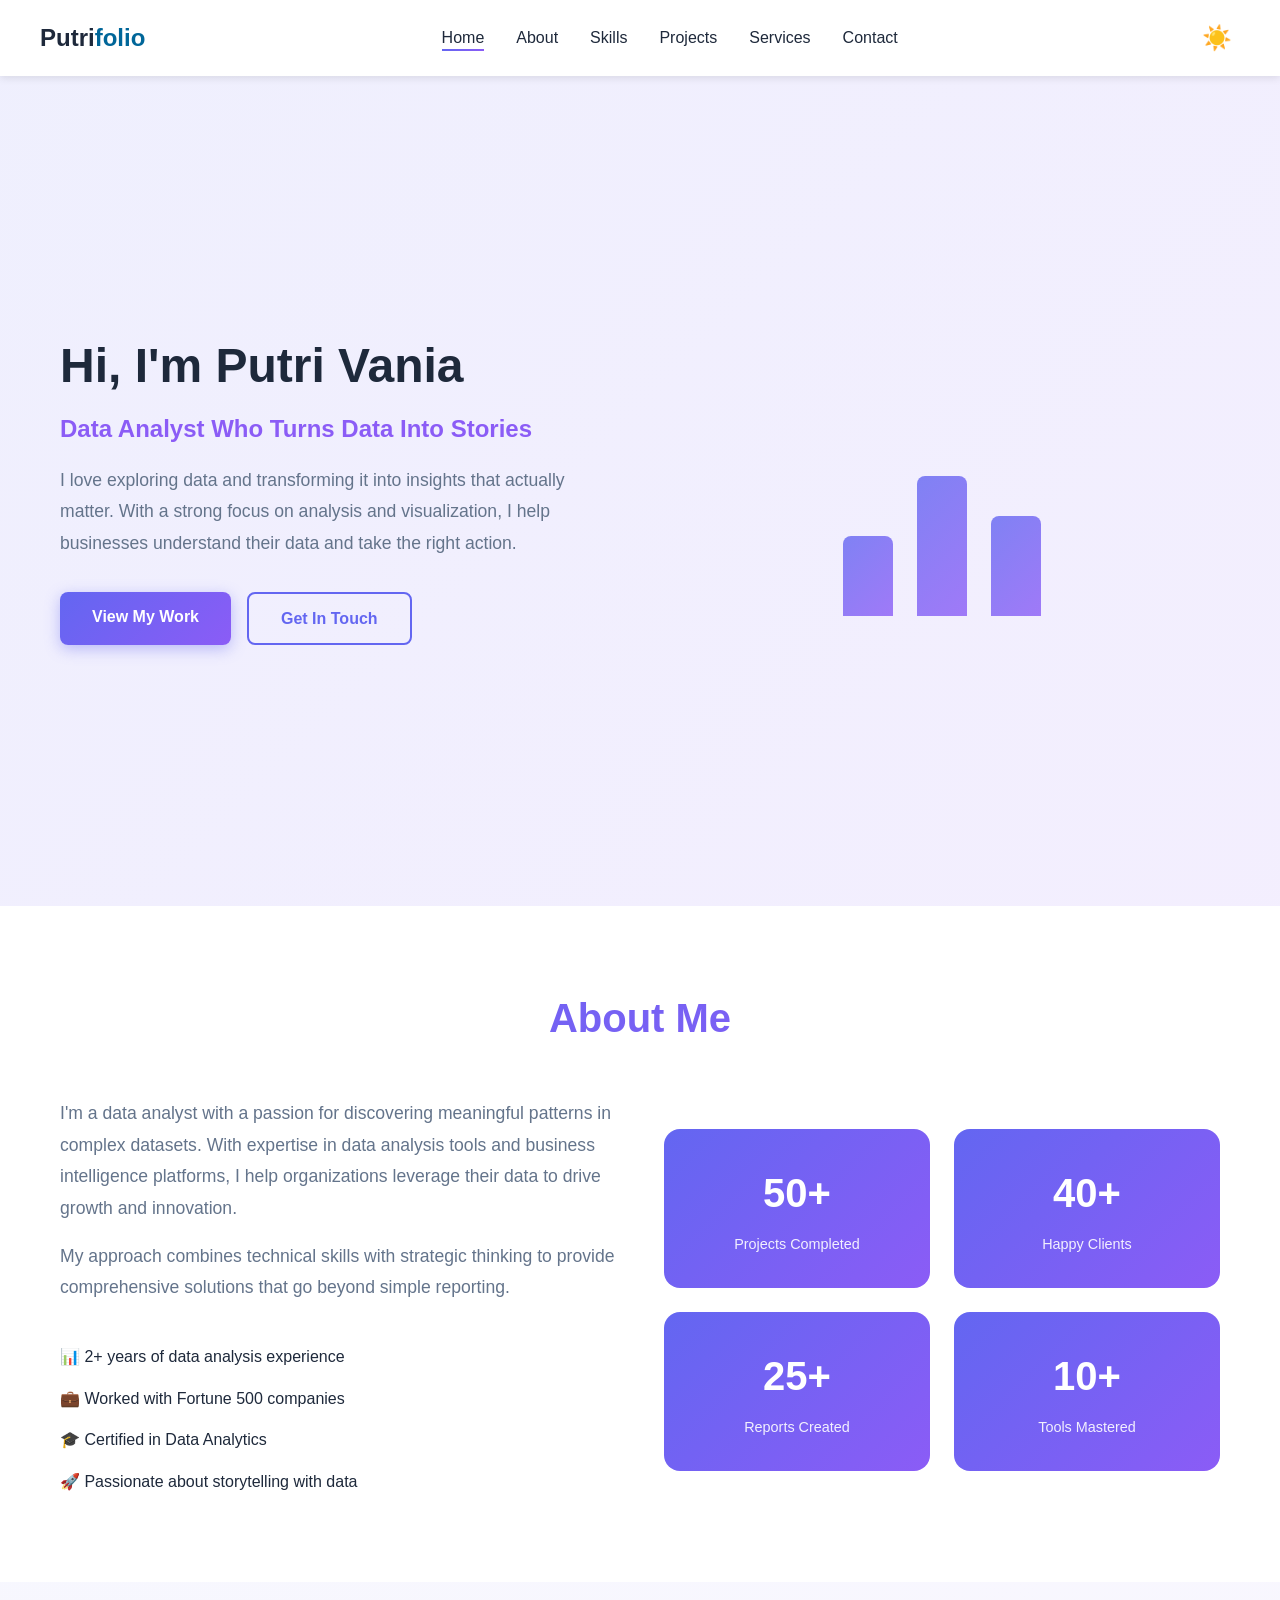
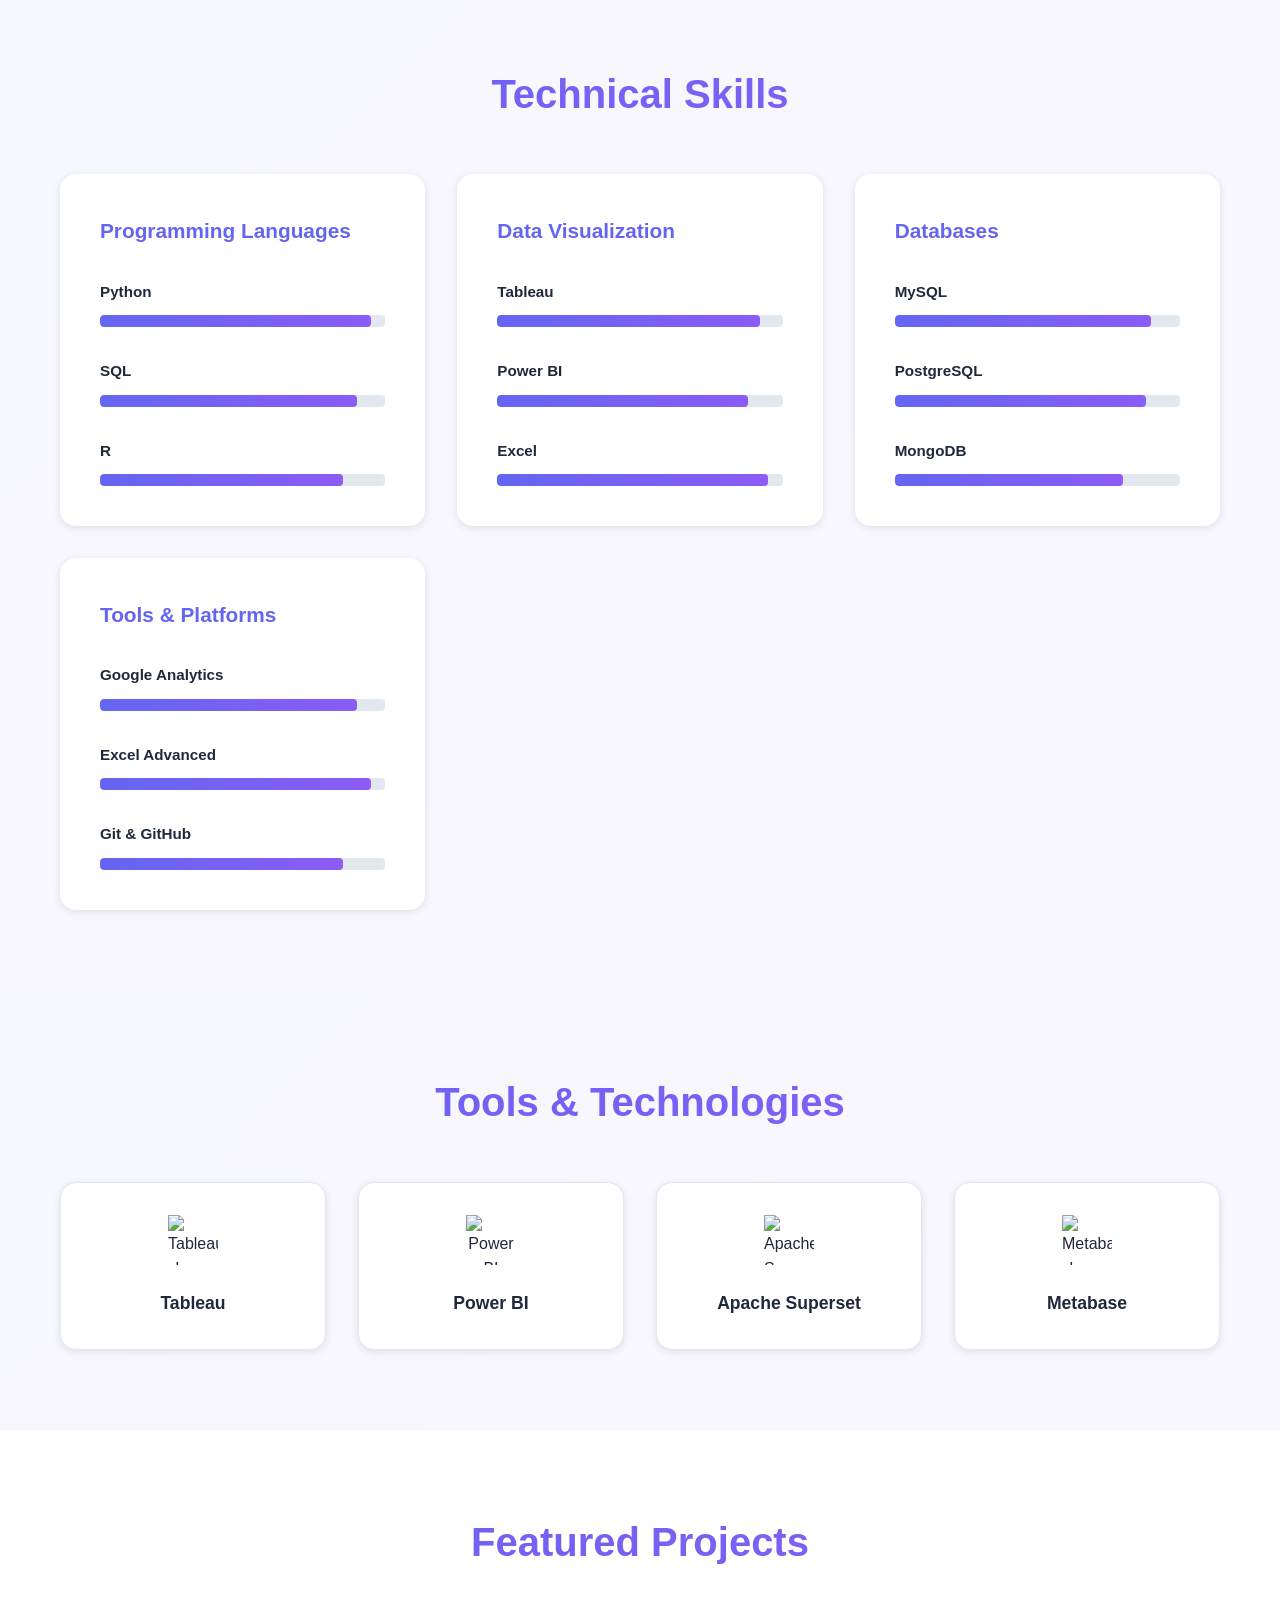
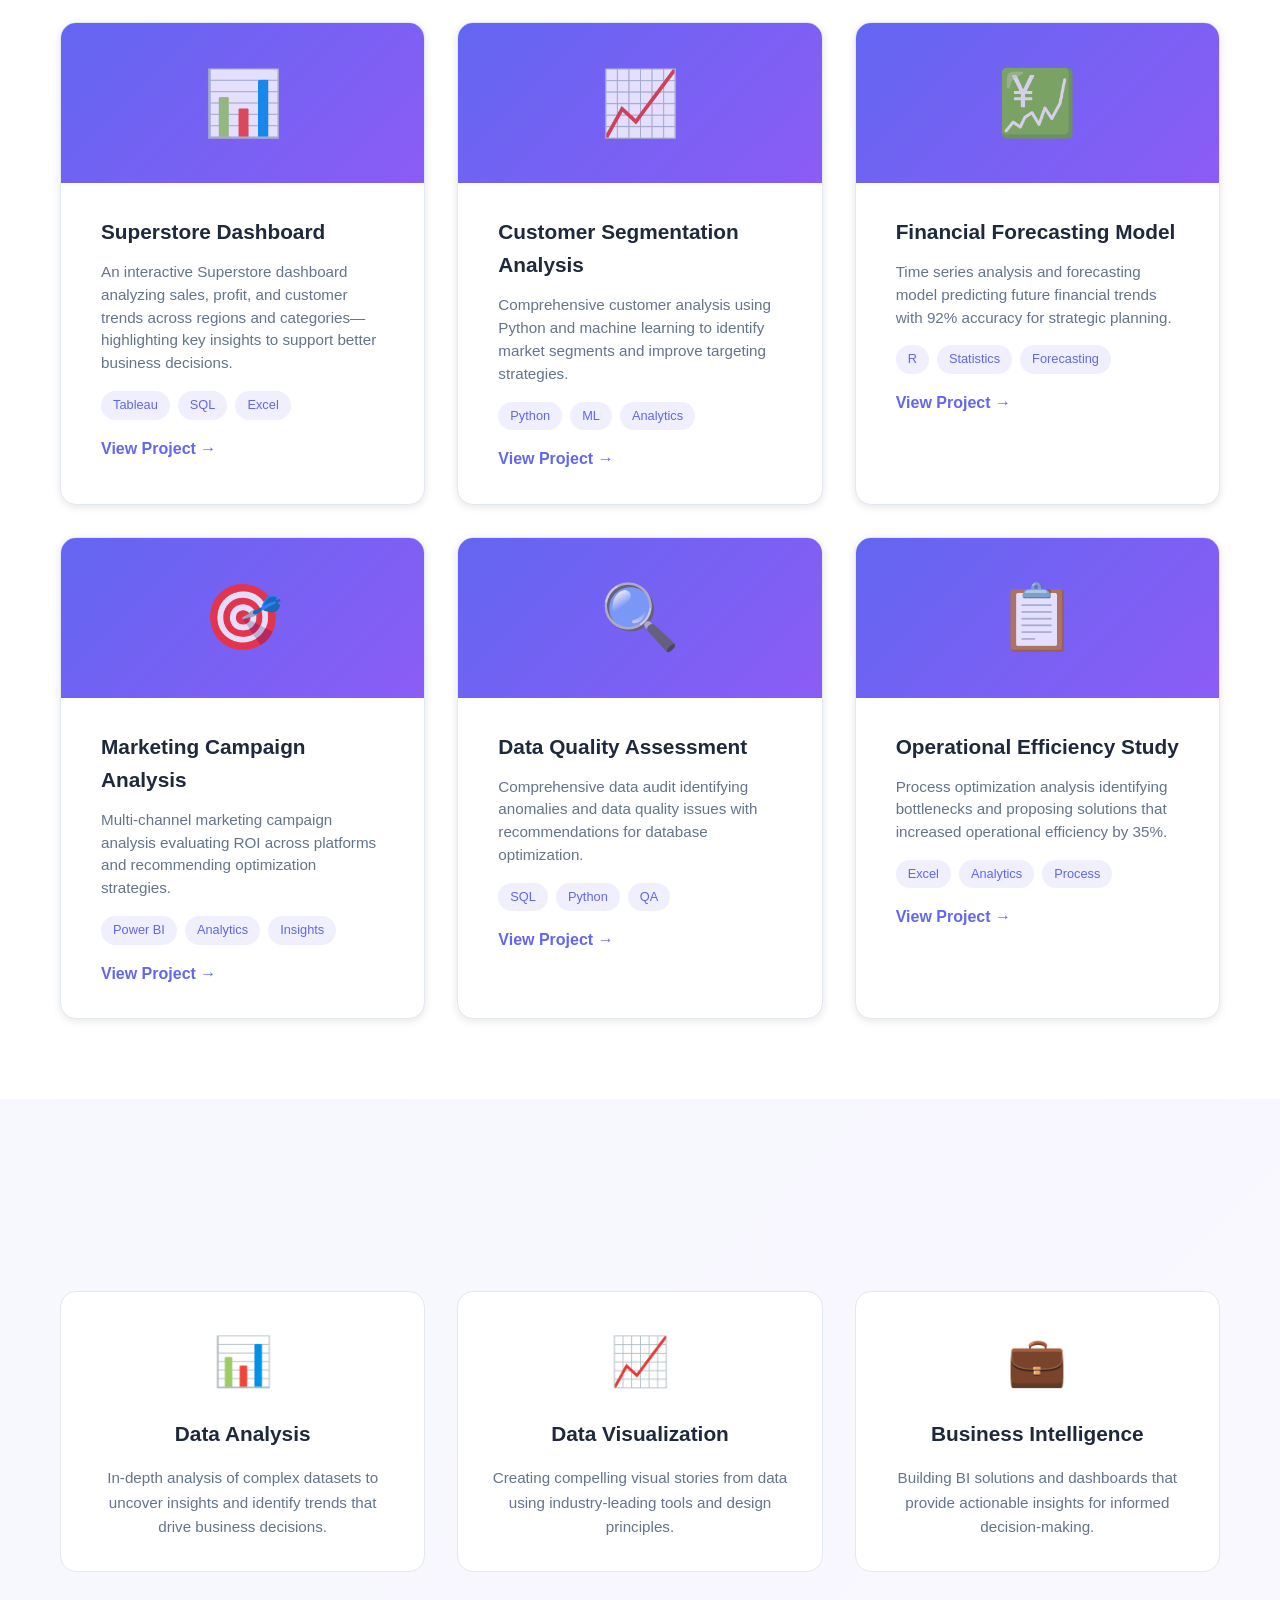
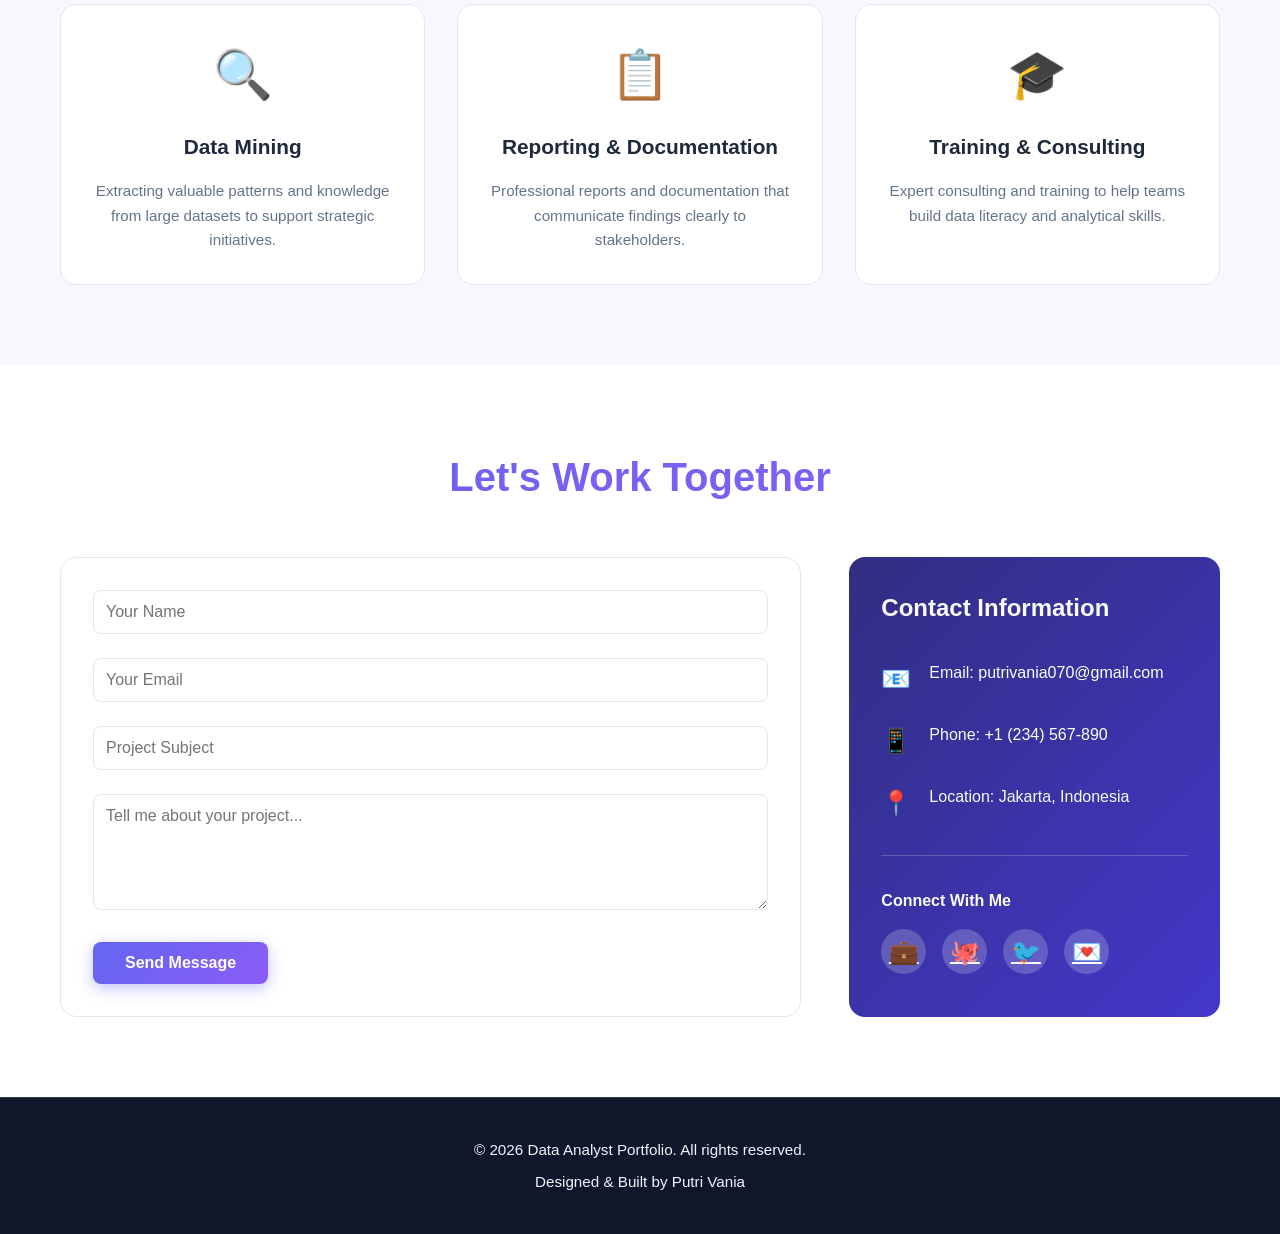
==== commit 8fac67cb: "update portfolio website 1.1" ====
--- a/index.html
+++ b/index.html
@@ -1,559 +1,553 @@
 <!doctype html>
 <html lang="en">
-  <head>
-    <meta charset="UTF-8" />
-    <meta name="viewport" content="width=device-width, initial-scale=1.0" />
-    <meta
-      name="description"
-      content="Data Analyst Portfolio - Showcasing data analysis, visualization, and insights"
-    />
-    <title>Data Analyst Portfolio | Professional Analytics & Insights</title>
-    <link rel="stylesheet" href="styles.css" />
-  </head>
-  <body>
-    <!-- Navigation -->
-    <nav class="navbar">
-      <div class="container nav-container">
-        <div class="logo">
-          <a href="#home">PutriFolio</a>
-        </div>
-        <ul class="nav-menu">
-          <li><a href="#home" class="nav-link">Home</a></li>
-          <li><a href="#about" class="nav-link">About</a></li>
-          <li><a href="#skills" class="nav-link">Skills</a></li>
-          <li><a href="#projects" class="nav-link">Projects</a></li>
-          <li><a href="#services" class="nav-link">Services</a></li>
-          <li><a href="#contact" class="nav-link">Contact</a></li>
-        </ul>
-        <div class="nav-buttons">
-          <button
-            class="theme-toggle"
-            id="themeToggle"
-            aria-label="Toggle theme"
-          >
-            <span class="sun-icon">☀️</span>
-            <span class="moon-icon">🌙</span>
-          </button>
-          <button class="hamburger" id="hamburger">
-            <span></span>
-            <span></span>
-            <span></span>
-          </button>
-        </div>
-      </div>
-    </nav>
-
-    <!-- Hero Section -->
-    <section id="home" class="hero">
-      <div class="container">
-        <div class="hero-content">
-          <h1 class="hero-title">Hi, I'm a Data Analyst</h1>
-          <p class="hero-subtitle">
-            Transforming Data Into Actionable Insights
-          </p>
-          <p class="hero-description">
-            I specialize in data analysis, visualization, and business
-            intelligence to help organizations make data-driven decisions.
-          </p>
-          <div class="hero-buttons">
-            <a href="#projects" class="btn btn-primary">View My Work</a>
-            <a href="#contact" class="btn btn-secondary">Get In Touch</a>
-          </div>
-        </div>
-        <div class="hero-illustration">
-          <div class="chart-animation">
-            <div class="bar bar-1"></div>
-            <div class="bar bar-2"></div>
-            <div class="bar bar-3"></div>
-          </div>
-        </div>
-      </div>
-    </section>
-
-    <!-- About Section -->
-    <section id="about" class="about">
-      <div class="container">
-        <h2 class="section-title">About Me</h2>
-        <div class="about-content">
-          <div class="about-text">
-            <p>
-              I'm a data analyst with a passion for discovering meaningful
-              patterns in complex datasets. With expertise in data analysis
-              tools and business intelligence platforms, I help organizations
-              leverage their data to drive growth and innovation.
-            </p>
-            <p>
-              My approach combines technical skills with strategic thinking to
-              provide comprehensive solutions that go beyond simple reporting.
-            </p>
-            <ul class="about-list">
-              <li>📊 5+ years of data analysis experience</li>
-              <li>💼 Worked with Fortune 500 companies</li>
-              <li>🎓 Certified in Data Analytics</li>
-              <li>🚀 Passionate about storytelling with data</li>
-            </ul>
-          </div>
-          <div class="about-stats">
-            <div class="stat-card">
-              <h3>50+</h3>
-              <p>Projects Completed</p>
-            </div>
-            <div class="stat-card">
-              <h3>40+</h3>
-              <p>Happy Clients</p>
-            </div>
-            <div class="stat-card">
-              <h3>25+</h3>
-              <p>Reports Created</p>
-            </div>
-            <div class="stat-card">
-              <h3>10+</h3>
-              <p>Tools Mastered</p>
-            </div>
-          </div>
-        </div>
-      </div>
-    </section>
-
-    <!-- Skills Section -->
-    <section id="skills" class="skills">
-      <div class="container">
-        <h2 class="section-title">Technical Skills</h2>
-        <div class="skills-grid">
-          <!-- Programming Languages -->
-          <div class="skill-category">
-            <h3>Programming Languages</h3>
-            <div class="skill-items">
-              <div class="skill-item">
-                <span class="skill-name">Python</span>
-                <div class="skill-bar">
-                  <div class="skill-progress" style="width: 95%"></div>
-                </div>
-              </div>
-              <div class="skill-item">
-                <span class="skill-name">SQL</span>
-                <div class="skill-bar">
-                  <div class="skill-progress" style="width: 90%"></div>
-                </div>
-              </div>
-              <div class="skill-item">
-                <span class="skill-name">R</span>
-                <div class="skill-bar">
-                  <div class="skill-progress" style="width: 85%"></div>
-                </div>
-              </div>
-            </div>
-          </div>
-
-          <!-- Data Visualization -->
-          <div class="skill-category">
-            <h3>Data Visualization</h3>
-            <div class="skill-items">
-              <div class="skill-item">
-                <span class="skill-name">Tableau</span>
-                <div class="skill-bar">
-                  <div class="skill-progress" style="width: 92%"></div>
-                </div>
-              </div>
-              <div class="skill-item">
-                <span class="skill-name">Power BI</span>
-                <div class="skill-bar">
-                  <div class="skill-progress" style="width: 88%"></div>
-                </div>
-              </div>
-              <div class="skill-item">
-                <span class="skill-name">Excel</span>
-                <div class="skill-bar">
-                  <div class="skill-progress" style="width: 95%"></div>
-                </div>
-              </div>
-            </div>
-          </div>
-
-          <!-- Databases -->
-          <div class="skill-category">
-            <h3>Databases</h3>
-            <div class="skill-items">
-              <div class="skill-item">
-                <span class="skill-name">MySQL</span>
-                <div class="skill-bar">
-                  <div class="skill-progress" style="width: 90%"></div>
-                </div>
-              </div>
-              <div class="skill-item">
-                <span class="skill-name">PostgreSQL</span>
-                <div class="skill-bar">
-                  <div class="skill-progress" style="width: 88%"></div>
-                </div>
-              </div>
-              <div class="skill-item">
-                <span class="skill-name">MongoDB</span>
-                <div class="skill-bar">
-                  <div class="skill-progress" style="width: 80%"></div>
-                </div>
-              </div>
-            </div>
-          </div>
-
-          <!-- Tools & Platforms -->
-          <div class="skill-category">
-            <h3>Tools & Platforms</h3>
-            <div class="skill-items">
-              <div class="skill-item">
-                <span class="skill-name">Google Analytics</span>
-                <div class="skill-bar">
-                  <div class="skill-progress" style="width: 90%"></div>
-                </div>
-              </div>
-              <div class="skill-item">
-                <span class="skill-name">Excel Advanced</span>
-                <div class="skill-bar">
-                  <div class="skill-progress" style="width: 95%"></div>
-                </div>
-              </div>
-              <div class="skill-item">
-                <span class="skill-name">Git & GitHub</span>
-                <div class="skill-bar">
-                  <div class="skill-progress" style="width: 85%"></div>
-                </div>
-              </div>
-            </div>
-          </div>
-        </div>
-      </div>
-    </section>
-
-    <!-- Projects Section -->
-    <section id="projects" class="projects">
-      <div class="container">
-        <h2 class="section-title">Featured Projects</h2>
-        <div class="projects-grid">
-          <!-- Project 1 -->
-          <div class="project-card">
-            <div class="project-image">
-              <div class="placeholder-image">📊</div>
-            </div>
-            <div class="project-content">
-              <h3>Sales Performance Dashboard</h3>
-              <p>
-                Interactive dashboard analyzing quarterly sales trends and
-                regional performance metrics using advanced data visualization
-                techniques.
-              </p>
-              <div class="project-tags">
-                <span class="tag">Tableau</span>
-                <span class="tag">SQL</span>
-                <span class="tag">Excel</span>
-              </div>
-              <a href="#" class="project-link">View Project →</a>
-            </div>
-          </div>
-
-          <!-- Project 2 -->
-          <div class="project-card">
-            <div class="project-image">
-              <div class="placeholder-image">📈</div>
-            </div>
-            <div class="project-content">
-              <h3>Customer Segmentation Analysis</h3>
-              <p>
-                Comprehensive customer analysis using Python and machine
-                learning to identify market segments and improve targeting
-                strategies.
-              </p>
-              <div class="project-tags">
-                <span class="tag">Python</span>
-                <span class="tag">ML</span>
-                <span class="tag">Analytics</span>
-              </div>
-              <a href="#" class="project-link">View Project →</a>
-            </div>
-          </div>
-
-          <!-- Project 3 -->
-          <div class="project-card">
-            <div class="project-image">
-              <div class="placeholder-image">💹</div>
-            </div>
-            <div class="project-content">
-              <h3>Financial Forecasting Model</h3>
-              <p>
-                Time series analysis and forecasting model predicting future
-                financial trends with 92% accuracy for strategic planning.
-              </p>
-              <div class="project-tags">
-                <span class="tag">R</span>
-                <span class="tag">Statistics</span>
-                <span class="tag">Forecasting</span>
-              </div>
-              <a href="#" class="project-link">View Project →</a>
-            </div>
-          </div>
-
-          <!-- Project 4 -->
-          <div class="project-card">
-            <div class="project-image">
-              <div class="placeholder-image">🎯</div>
-            </div>
-            <div class="project-content">
-              <h3>Marketing Campaign Analysis</h3>
-              <p>
-                Multi-channel marketing campaign analysis evaluating ROI across
-                platforms and recommending optimization strategies.
-              </p>
-              <div class="project-tags">
-                <span class="tag">Power BI</span>
-                <span class="tag">Analytics</span>
-                <span class="tag">Insights</span>
-              </div>
-              <a href="#" class="project-link">View Project →</a>
-            </div>
-          </div>
-
-          <!-- Project 5 -->
-          <div class="project-card">
-            <div class="project-image">
-              <div class="placeholder-image">🔍</div>
-            </div>
-            <div class="project-content">
-              <h3>Data Quality Assessment</h3>
-              <p>
-                Comprehensive data audit identifying anomalies and data quality
-                issues with recommendations for database optimization.
-              </p>
-              <div class="project-tags">
-                <span class="tag">SQL</span>
-                <span class="tag">Python</span>
-                <span class="tag">QA</span>
-              </div>
-              <a href="#" class="project-link">View Project →</a>
-            </div>
-          </div>
-
-          <!-- Project 6 -->
-          <div class="project-card">
-            <div class="project-image">
-              <div class="placeholder-image">📋</div>
-            </div>
-            <div class="project-content">
-              <h3>Operational Efficiency Study</h3>
-              <p>
-                Process optimization analysis identifying bottlenecks and
-                proposing solutions that increased operational efficiency by
-                35%.
-              </p>
-              <div class="project-tags">
-                <span class="tag">Excel</span>
-                <span class="tag">Analytics</span>
-                <span class="tag">Process</span>
-              </div>
-              <a href="#" class="project-link">View Project →</a>
-            </div>
-          </div>
-        </div>
-      </div>
-    </section>
-
-    <!-- Services Section -->
-    <section id="services" class="services">
-      <div class="container">
-        <h2 class="section-title">Services I Offer</h2>
-        <div class="services-grid">
-          <div class="service-card">
-            <div class="service-icon">📊</div>
-            <h3>Data Analysis</h3>
-            <p>
-              In-depth analysis of complex datasets to uncover insights and
-              identify trends that drive business decisions.
-            </p>
-          </div>
-          <div class="service-card">
-            <div class="service-icon">📈</div>
-            <h3>Data Visualization</h3>
-            <p>
-              Creating compelling visual stories from data using
-              industry-leading tools and design principles.
-            </p>
-          </div>
-          <div class="service-card">
-            <div class="service-icon">💼</div>
-            <h3>Business Intelligence</h3>
-            <p>
-              Building BI solutions and dashboards that provide actionable
-              insights for informed decision-making.
-            </p>
-          </div>
-          <div class="service-card">
-            <div class="service-icon">🔍</div>
-            <h3>Data Mining</h3>
-            <p>
-              Extracting valuable patterns and knowledge from large datasets to
-              support strategic initiatives.
-            </p>
-          </div>
-          <div class="service-card">
-            <div class="service-icon">📋</div>
-            <h3>Reporting & Documentation</h3>
-            <p>
-              Professional reports and documentation that communicate findings
-              clearly to stakeholders.
-            </p>
-          </div>
-          <div class="service-card">
-            <div class="service-icon">🎓</div>
-            <h3>Training & Consulting</h3>
-            <p>
-              Expert consulting and training to help teams build data literacy
-              and analytical skills.
-            </p>
-          </div>
-        </div>
-      </div>
-    </section>
-
-    <!-- Contact Section -->
-    <section id="contact" class="contact">
-      <div class="container">
-        <h2 class="section-title">Let's Work Together</h2>
-        <div class="contact-content">
-          <div class="contact-form-wrapper">
-            <form class="contact-form" id="contactForm">
-              <input type="hidden" name="_captcha" value="false">
-              <input type="hidden" name="_template" value="table">
-              <div class="form-group">
-                <input
-                  type="text"
-                  id="name"
-                  name="name"
-                  placeholder="Your Name"
-                  required
-                />
-              </div>
-              <div class="form-group">
-                <input
-                  type="email"
-                  id="email"
-                  name="email"
-                  placeholder="Your Email"
-                  required
-                />
-              </div>
-              <div class="form-group">
-                <input
-                  type="text"
-                  id="subject"
-                  name="subject"
-                  placeholder="Project Subject"
-                  required
-                />
-              </div>
-              <div class="form-group">
-                <textarea
-                  id="message"
-                  name="message"
-                  placeholder="Tell me about your project..."
-                  rows="5"
-                  required
-                ></textarea>
-              </div>
-              <button type="submit" class="btn btn-primary">
-                Send Message
-              </button>
-              <div id="formMessage" class="form-message"></div>
-            </form>
-          </div>
-          <div class="contact-info">
-            <h3>Contact Information</h3>
-            <div class="info-item">
-              <span class="info-icon">📧</span>
-              <p>
-                Email:
-                <a href="mailto:your.email@example.com"
-                  >putrivania070@gmail.com</a
-                >
-              </p>
-            </div>
-            <div class="info-item">
-              <span class="info-icon">📱</span>
-              <p>Phone: <a href="tel:+1234567890">+1 (234) 567-890</a></p>
-            </div>
-            <div class="info-item">
-              <span class="info-icon">📍</span>
-              <p>Location: Jakarta, Indonesia</p>
-            </div>
-            <div class="social-links">
-              <h4>Connect With Me</h4>
-              <div class="social-icons">
-                <a href="#" class="social-icon" aria-label="LinkedIn">💼</a>
-                <a href="#" class="social-icon" aria-label="GitHub">🐙</a>
-                <a href="#" class="social-icon" aria-label="Twitter">🐦</a>
-                <a href="#" class="social-icon" aria-label="Email">💌</a>
-              </div>
-            </div>
-          </div>
-        </div>
-      </div>
-    </section>
-
-    <!-- Project Details Modal -->
-    <div id="projectModal" class="modal">
-      <div class="modal-content">
-        <button class="modal-close" id="modalClose">&times;</button>
-        <div class="modal-header">
-          <div class="modal-image">
-            <div id="modalProjectImage" class="modal-placeholder">📊</div>
-          </div>
-        </div>
-        <div class="modal-body">
-          <h2 id="modalProjectTitle">Project Title</h2>
-          <div class="modal-meta">
-            <span class="modal-date">Project Date</span>
-            <span class="modal-category">Category</span>
-          </div>
-          <p id="modalProjectDescription">Project description goes here...</p>
-          
-          <div class="modal-section">
-            <h3>Project Overview</h3>
-            <p id="modalProjectOverview">Overview text...</p>
-          </div>
-          
-          <div class="modal-section">
-            <h3>Key Features</h3>
-            <ul id="modalProjectFeatures" class="features-list">
-              <li>Feature 1</li>
-              <li>Feature 2</li>
-            </ul>
-          </div>
-          
-          <div class="modal-section">
-            <h3>Technologies Used</h3>
-            <div id="modalProjectTags" class="modal-tags">
-              <span class="tag">Technology</span>
-            </div>
-          </div>
-          
-          <div class="modal-section">
-            <h3>Results & Impact</h3>
-            <p id="modalProjectResults">Results text...</p>
-          </div>
-          
-          <div class="modal-actions">
-            <a href="#" id="modalFullProjectPage" class="btn btn-primary">View Full Project Page</a>
-            <a href="#" id="modalProjectLink" class="btn btn-secondary" target="_blank">View Project Link</a>
-            <button id="modalCloseBtn" class="btn btn-secondary">Close</button>
-          </div>
-        </div>
-      </div>
-    </div>
-
-    <!-- Footer -->
-    <footer class="footer">
-      <div class="container">
-        <p>&copy; 2026 Data Analyst Portfolio. All rights reserved.</p>
-        <p>Designed & Built by Putri Vania</p>
-      </div>
-    </footer>
-
-    <script src="script.js"></script>
-  </body>
-</html>
+
+<head>
+  <meta charset="UTF-8" />
+  <meta name="viewport" content="width=device-width, initial-scale=1.0" />
+  <meta name="description" content="Data Analyst Portfolio - Showcasing data analysis, visualization, and insights" />
+  <title>Data Analyst Portfolio | Professional Analytics & Insights</title>
+  <link rel="stylesheet" href="styles.css" />
+</head>
+
+<body>
+  <!-- Navigation -->
+  <nav class="navbar">
+    <div class="container nav-container">
+      <div class="logo">
+        <a href="#home">Putri<span>folio</span></a>
+      </div>
+      <ul class="nav-menu">
+        <li><a href="#home" class="nav-link">Home</a></li>
+        <li><a href="#about" class="nav-link">About</a></li>
+        <li><a href="#skills" class="nav-link">Skills</a></li>
+        <li><a href="#projects" class="nav-link">Projects</a></li>
+        <li><a href="#services" class="nav-link">Services</a></li>
+        <li><a href="#contact" class="nav-link">Contact</a></li>
+      </ul>
+      <div class="nav-buttons">
+        <button class="theme-toggle" id="themeToggle" aria-label="Toggle theme">
+          <span class="sun-icon">☀️</span>
+          <span class="moon-icon">🌙</span>
+        </button>
+        <button class="hamburger" id="hamburger">
+          <span></span>
+          <span></span>
+          <span></span>
+        </button>
+      </div>
+    </div>
+  </nav>
+
+  <!-- Hero Section -->
+  <section id="home" class="hero">
+    <div class="container">
+      <div class="hero-content">
+        <h1 class="hero-title">Hi, I'm Putri Vania</h1>
+        <p class="hero-subtitle">
+          Data Analyst Who Turns Data Into Stories
+        </p>
+        <p class="hero-description">
+          I love exploring data and transforming it into insights that actually matter.
+          With a strong focus on analysis and visualization, I help businesses understand their data and take the right
+          action.
+        </p>
+        <div class="hero-buttons">
+          <a href="#projects" class="btn btn-primary">View My Work</a>
+          <a href="#contact" class="btn btn-secondary">Get In Touch</a>
+        </div>
+      </div>
+      <div class="hero-illustration">
+        <div class="chart-animation">
+          <div class="bar bar-1"></div>
+          <div class="bar bar-2"></div>
+          <div class="bar bar-3"></div>
+        </div>
+      </div>
+    </div>
+  </section>
+
+  <!-- About Section -->
+  <section id="about" class="about">
+    <div class="container">
+      <h2 class="section-title">About Me</h2>
+      <div class="about-content">
+        <div class="about-text">
+          <p>
+            I'm a data analyst with a passion for discovering meaningful
+            patterns in complex datasets. With expertise in data analysis
+            tools and business intelligence platforms, I help organizations
+            leverage their data to drive growth and innovation.
+          </p>
+          <p>
+            My approach combines technical skills with strategic thinking to
+            provide comprehensive solutions that go beyond simple reporting.
+          </p>
+          <ul class="about-list">
+            <li>📊 2+ years of data analysis experience</li>
+            <li>💼 Worked with Fortune 500 companies</li>
+            <li>🎓 Certified in Data Analytics</li>
+            <li>🚀 Passionate about storytelling with data</li>
+          </ul>
+        </div>
+        <div class="about-stats">
+          <div class="stat-card">
+            <h3>50+</h3>
+            <p>Projects Completed</p>
+          </div>
+          <div class="stat-card">
+            <h3>40+</h3>
+            <p>Happy Clients</p>
+          </div>
+          <div class="stat-card">
+            <h3>25+</h3>
+            <p>Reports Created</p>
+          </div>
+          <div class="stat-card">
+            <h3>10+</h3>
+            <p>Tools Mastered</p>
+          </div>
+        </div>
+      </div>
+    </div>
+  </section>
+
+  <!-- Skills Section -->
+  <section id="skills" class="skills">
+    <div class="container">
+      <h2 class="section-title">Technical Skills</h2>
+      <div class="skills-grid">
+        <!-- Programming Languages -->
+        <div class="skill-category">
+          <h3>Programming Languages</h3>
+          <div class="skill-items">
+            <div class="skill-item">
+              <span class="skill-name">Python</span>
+              <div class="skill-bar">
+                <div class="skill-progress" style="width: 95%"></div>
+              </div>
+            </div>
+            <div class="skill-item">
+              <span class="skill-name">SQL</span>
+              <div class="skill-bar">
+                <div class="skill-progress" style="width: 90%"></div>
+              </div>
+            </div>
+            <div class="skill-item">
+              <span class="skill-name">R</span>
+              <div class="skill-bar">
+                <div class="skill-progress" style="width: 85%"></div>
+              </div>
+            </div>
+          </div>
+        </div>
+
+        <!-- Data Visualization -->
+        <div class="skill-category">
+          <h3>Data Visualization</h3>
+          <div class="skill-items">
+            <div class="skill-item">
+              <span class="skill-name">Tableau</span>
+              <div class="skill-bar">
+                <div class="skill-progress" style="width: 92%"></div>
+              </div>
+            </div>
+            <div class="skill-item">
+              <span class="skill-name">Power BI</span>
+              <div class="skill-bar">
+                <div class="skill-progress" style="width: 88%"></div>
+              </div>
+            </div>
+            <div class="skill-item">
+              <span class="skill-name">Excel</span>
+              <div class="skill-bar">
+                <div class="skill-progress" style="width: 95%"></div>
+              </div>
+            </div>
+          </div>
+        </div>
+
+        <!-- Databases -->
+        <div class="skill-category">
+          <h3>Databases</h3>
+          <div class="skill-items">
+            <div class="skill-item">
+              <span class="skill-name">MySQL</span>
+              <div class="skill-bar">
+                <div class="skill-progress" style="width: 90%"></div>
+              </div>
+            </div>
+            <div class="skill-item">
+              <span class="skill-name">PostgreSQL</span>
+              <div class="skill-bar">
+                <div class="skill-progress" style="width: 88%"></div>
+              </div>
+            </div>
+            <div class="skill-item">
+              <span class="skill-name">MongoDB</span>
+              <div class="skill-bar">
+                <div class="skill-progress" style="width: 80%"></div>
+              </div>
+            </div>
+          </div>
+        </div>
+
+        <!-- Tools & Platforms -->
+        <div class="skill-category">
+          <h3>Tools & Platforms</h3>
+          <div class="skill-items">
+            <div class="skill-item">
+              <span class="skill-name">Google Analytics</span>
+              <div class="skill-bar">
+                <div class="skill-progress" style="width: 90%"></div>
+              </div>
+            </div>
+            <div class="skill-item">
+              <span class="skill-name">Excel Advanced</span>
+              <div class="skill-bar">
+                <div class="skill-progress" style="width: 95%"></div>
+              </div>
+            </div>
+            <div class="skill-item">
+              <span class="skill-name">Git & GitHub</span>
+              <div class="skill-bar">
+                <div class="skill-progress" style="width: 85%"></div>
+              </div>
+            </div>
+          </div>
+        </div>
+      </div>
+    </div>
+  </section>
+
+  <!-- Tools & Technologies Section -->
+  <section id="tools" class="tools">
+    <div class="container">
+      <h2 class="section-title">Tools & Technologies</h2>
+      <div class="tools-grid">
+        <div class="tool-card">
+          <img src="https://api.iconify.design/simple-icons:tableau.svg?color=%23509EE3" alt="Tableau Logo">
+          <h3>Tableau</h3>
+        </div>
+        <div class="tool-card">
+          <img src="https://api.iconify.design/simple-icons:powerbi.svg?color=%23F2C811" alt="Power BI Logo">
+          <h3>Power BI</h3>
+        </div>
+        <div class="tool-card">
+          <img src="https://api.iconify.design/simple-icons:apachesuperset.svg?color=%23509EE3" alt="Apache Superset Logo">
+          <h3>Apache Superset</h3>
+        </div>
+        <div class="tool-card">
+          <img src="https://api.iconify.design/simple-icons:metabase.svg?color=%23509EE3" alt="Metabase Logo">
+          <h3>Metabase</h3>
+        </div>
+      </div>
+    </div>
+  </section>
+
+  <!-- Projects Section -->
+  <section id="projects" class="projects">
+    <div class="container">
+      <h2 class="section-title">Featured Projects</h2>
+      <div class="projects-grid">
+        <!-- Project 1 -->
+        <div class="project-card">
+          <div class="project-image">
+            <div class="placeholder-image">📊</div>
+          </div>
+          <div class="project-content">
+            <h3>Superstore Dashboard</h3>
+            <p>
+              An interactive Superstore dashboard analyzing sales, profit, and customer trends across regions and categories—highlighting key insights to support better business decisions.
+            </p>
+            <div class="project-tags">
+              <span class="tag">Tableau</span>
+              <span class="tag">SQL</span>
+              <span class="tag">Excel</span>
+            </div>
+            <a href="#" class="project-link">View Project →</a>
+          </div>
+        </div>
+
+        <!-- Project 2 -->
+        <div class="project-card">
+          <div class="project-image">
+            <div class="placeholder-image">📈</div>
+          </div>
+          <div class="project-content">
+            <h3>Customer Segmentation Analysis</h3>
+            <p>
+              Comprehensive customer analysis using Python and machine
+              learning to identify market segments and improve targeting
+              strategies.
+            </p>
+            <div class="project-tags">
+              <span class="tag">Python</span>
+              <span class="tag">ML</span>
+              <span class="tag">Analytics</span>
+            </div>
+            <a href="#" class="project-link">View Project →</a>
+          </div>
+        </div>
+
+        <!-- Project 3 -->
+        <div class="project-card">
+          <div class="project-image">
+            <div class="placeholder-image">💹</div>
+          </div>
+          <div class="project-content">
+            <h3>Financial Forecasting Model</h3>
+            <p>
+              Time series analysis and forecasting model predicting future
+              financial trends with 92% accuracy for strategic planning.
+            </p>
+            <div class="project-tags">
+              <span class="tag">R</span>
+              <span class="tag">Statistics</span>
+              <span class="tag">Forecasting</span>
+            </div>
+            <a href="#" class="project-link">View Project →</a>
+          </div>
+        </div>
+
+        <!-- Project 4 -->
+        <div class="project-card">
+          <div class="project-image">
+            <div class="placeholder-image">🎯</div>
+          </div>
+          <div class="project-content">
+            <h3>Marketing Campaign Analysis</h3>
+            <p>
+              Multi-channel marketing campaign analysis evaluating ROI across
+              platforms and recommending optimization strategies.
+            </p>
+            <div class="project-tags">
+              <span class="tag">Power BI</span>
+              <span class="tag">Analytics</span>
+              <span class="tag">Insights</span>
+            </div>
+            <a href="#" class="project-link">View Project →</a>
+          </div>
+        </div>
+
+        <!-- Project 5 -->
+        <div class="project-card">
+          <div class="project-image">
+            <div class="placeholder-image">🔍</div>
+          </div>
+          <div class="project-content">
+            <h3>Data Quality Assessment</h3>
+            <p>
+              Comprehensive data audit identifying anomalies and data quality
+              issues with recommendations for database optimization.
+            </p>
+            <div class="project-tags">
+              <span class="tag">SQL</span>
+              <span class="tag">Python</span>
+              <span class="tag">QA</span>
+            </div>
+            <a href="#" class="project-link">View Project →</a>
+          </div>
+        </div>
+
+        <!-- Project 6 -->
+        <div class="project-card">
+          <div class="project-image">
+            <div class="placeholder-image">📋</div>
+          </div>
+          <div class="project-content">
+            <h3>Operational Efficiency Study</h3>
+            <p>
+              Process optimization analysis identifying bottlenecks and
+              proposing solutions that increased operational efficiency by
+              35%.
+            </p>
+            <div class="project-tags">
+              <span class="tag">Excel</span>
+              <span class="tag">Analytics</span>
+              <span class="tag">Process</span>
+            </div>
+            <a href="#" class="project-link">View Project →</a>
+          </div>
+        </div>
+      </div>
+    </div>
+  </section>
+
+  <!-- Services Section -->
+  <section id="services" class="services">
+    <div class="container">
+      <h2 class="section-title">Services I Offer</h2>
+      <div class="services-grid">
+        <div class="service-card">
+          <div class="service-icon">📊</div>
+          <h3>Data Analysis</h3>
+          <p>
+            In-depth analysis of complex datasets to uncover insights and
+            identify trends that drive business decisions.
+          </p>
+        </div>
+        <div class="service-card">
+          <div class="service-icon">📈</div>
+          <h3>Data Visualization</h3>
+          <p>
+            Creating compelling visual stories from data using
+            industry-leading tools and design principles.
+          </p>
+        </div>
+        <div class="service-card">
+          <div class="service-icon">💼</div>
+          <h3>Business Intelligence</h3>
+          <p>
+            Building BI solutions and dashboards that provide actionable
+            insights for informed decision-making.
+          </p>
+        </div>
+        <div class="service-card">
+          <div class="service-icon">🔍</div>
+          <h3>Data Mining</h3>
+          <p>
+            Extracting valuable patterns and knowledge from large datasets to
+            support strategic initiatives.
+          </p>
+        </div>
+        <div class="service-card">
+          <div class="service-icon">📋</div>
+          <h3>Reporting & Documentation</h3>
+          <p>
+            Professional reports and documentation that communicate findings
+            clearly to stakeholders.
+          </p>
+        </div>
+        <div class="service-card">
+          <div class="service-icon">🎓</div>
+          <h3>Training & Consulting</h3>
+          <p>
+            Expert consulting and training to help teams build data literacy
+            and analytical skills.
+          </p>
+        </div>
+      </div>
+    </div>
+  </section>
+
+  <!-- Contact Section -->
+  <section id="contact" class="contact">
+    <div class="container">
+      <h2 class="section-title">Let's Work Together</h2>
+      <div class="contact-content">
+        <div class="contact-form-wrapper">
+          <form class="contact-form" id="contactForm">
+            <input type="hidden" name="_captcha" value="false">
+            <input type="hidden" name="_template" value="table">
+            <div class="form-group">
+              <input type="text" id="name" name="name" placeholder="Your Name" required />
+            </div>
+            <div class="form-group">
+              <input type="email" id="email" name="email" placeholder="Your Email" required />
+            </div>
+            <div class="form-group">
+              <input type="text" id="subject" name="subject" placeholder="Project Subject" required />
+            </div>
+            <div class="form-group">
+              <textarea id="message" name="message" placeholder="Tell me about your project..." rows="5"
+                required></textarea>
+            </div>
+            <button type="submit" class="btn btn-primary">
+              Send Message
+            </button>
+            <div id="formMessage" class="form-message"></div>
+          </form>
+        </div>
+        <div class="contact-info">
+          <h3>Contact Information</h3>
+          <div class="info-item">
+            <span class="info-icon">📧</span>
+            <p>
+              Email:
+              <a href="mailto:your.email@example.com">putrivania070@gmail.com</a>
+            </p>
+          </div>
+          <div class="info-item">
+            <span class="info-icon">📱</span>
+            <p>Phone: <a href="tel:+1234567890">+1 (234) 567-890</a></p>
+          </div>
+          <div class="info-item">
+            <span class="info-icon">📍</span>
+            <p>Location: Jakarta, Indonesia</p>
+          </div>
+          <div class="social-links">
+            <h4>Connect With Me</h4>
+            <div class="social-icons">
+              <a href="#" class="social-icon" aria-label="LinkedIn">💼</a>
+              <a href="#" class="social-icon" aria-label="GitHub">🐙</a>
+              <a href="#" class="social-icon" aria-label="Twitter">🐦</a>
+              <a href="#" class="social-icon" aria-label="Email">💌</a>
+            </div>
+          </div>
+        </div>
+      </div>
+    </div>
+  </section>
+
+  <!-- Project Details Modal -->
+  <div id="projectModal" class="modal">
+    <div class="modal-content">
+      <button class="modal-close" id="modalClose">&times;</button>
+      <div class="modal-header">
+        <div class="modal-image">
+          <div id="modalProjectImage" class="modal-placeholder">📊</div>
+        </div>
+      </div>
+      <div class="modal-body">
+        <h2 id="modalProjectTitle">Project Title</h2>
+        <div class="modal-meta">
+          <span class="modal-date">Project Date</span>
+          <span class="modal-category">Category</span>
+        </div>
+        <p id="modalProjectDescription">Project description goes here...</p>
+
+        <div class="modal-section">
+          <h3>Project Overview</h3>
+          <p id="modalProjectOverview">Overview text...</p>
+        </div>
+
+        <div class="modal-section">
+          <h3>Key Features</h3>
+          <ul id="modalProjectFeatures" class="features-list">
+            <li>Feature 1</li>
+            <li>Feature 2</li>
+          </ul>
+        </div>
+
+        <div class="modal-section">
+          <h3>Technologies Used</h3>
+          <div id="modalProjectTags" class="modal-tags">
+            <span class="tag">Technology</span>
+          </div>
+        </div>
+
+        <div class="modal-section">
+          <h3>Results & Impact</h3>
+          <p id="modalProjectResults">Results text...</p>
+        </div>
+
+        <div class="modal-actions">
+          <a href="#" id="modalFullProjectPage" class="btn btn-primary">View Full Project Page</a>
+          <a href="#" id="modalProjectLink" class="btn btn-secondary" target="_blank">View Project Link</a>
+          <button id="modalCloseBtn" class="btn btn-secondary">Close</button>
+        </div>
+      </div>
+    </div>
+  </div>
+
+  <!-- Footer -->
+  <footer class="footer">
+    <div class="container">
+      <p>&copy; 2026 Data Analyst Portfolio. All rights reserved.</p>
+      <p>Designed & Built by Putri Vania</p>
+    </div>
+  </footer>
+
+  <script src="script.js"></script>
+</body>
+</html>
--- a/styles.css
+++ b/styles.css
@@ -86,12 +86,21 @@
 .logo a {
     font-size: 1.5rem;
     font-weight: 700;
-    background: linear-gradient(135deg, var(--primary-color), var(--secondary-color));
-    -webkit-background-clip: text;
-    -webkit-text-fill-color: transparent;
-    background-clip: text;
+    color: var(--dark-text);
     text-decoration: none;
     transition: var(--transition);
+}
+
+body.dark-mode .logo a {
+    color: var(--light-text);
+}
+
+.logo a span {
+    color: #006699;
+}
+
+body.dark-mode .logo a span {
+    color: #3b82f6;
 }
 
 .logo a:hover {
@@ -479,6 +488,66 @@
     border-radius: 4px;
     animation: skillFill 1s ease-out forwards;
 }
+
+/* ==================== Tools Section ==================== */
+.tools {
+    padding: 5rem 0;
+    background: linear-gradient(135deg, rgba(99, 102, 241, 0.05), rgba(139, 92, 246, 0.05));
+}
+
+body.dark-mode .tools {
+    background-color: var(--dark-bg);
+}
+
+.tools-grid {
+    display: grid;
+    grid-template-columns: repeat(auto-fit, minmax(200px, 1fr));
+    gap: 2rem;
+    margin-top: 3rem;
+}
+
+.tool-card {
+    background-color: var(--light-bg);
+    border: 1px solid var(--border-color);
+    border-radius: 1rem;
+    padding: 2rem;
+    text-align: center;
+    transition: var(--transition);
+    display: flex;
+    flex-direction: column;
+    align-items: center;
+    gap: 1.5rem;
+    box-shadow: var(--shadow-sm);
+}
+
+body.dark-mode .tool-card {
+    background-color: #1e293b;
+    border-color: var(--dark-border);
+}
+
+.tool-card:hover {
+    transform: translateY(-10px);
+    box-shadow: var(--shadow);
+    border-color: var(--primary-color);
+}
+
+.tool-card img {
+    width: 50px;
+    height: 50px;
+    object-fit: contain;
+    transition: var(--transition);
+}
+
+.tool-card h3 {
+    font-size: 1.1rem;
+    font-weight: 600;
+    color: var(--dark-text);
+}
+
+body.dark-mode .tool-card h3 {
+    color: var(--light-text);
+}
+
 
 @keyframes skillFill {
     from {
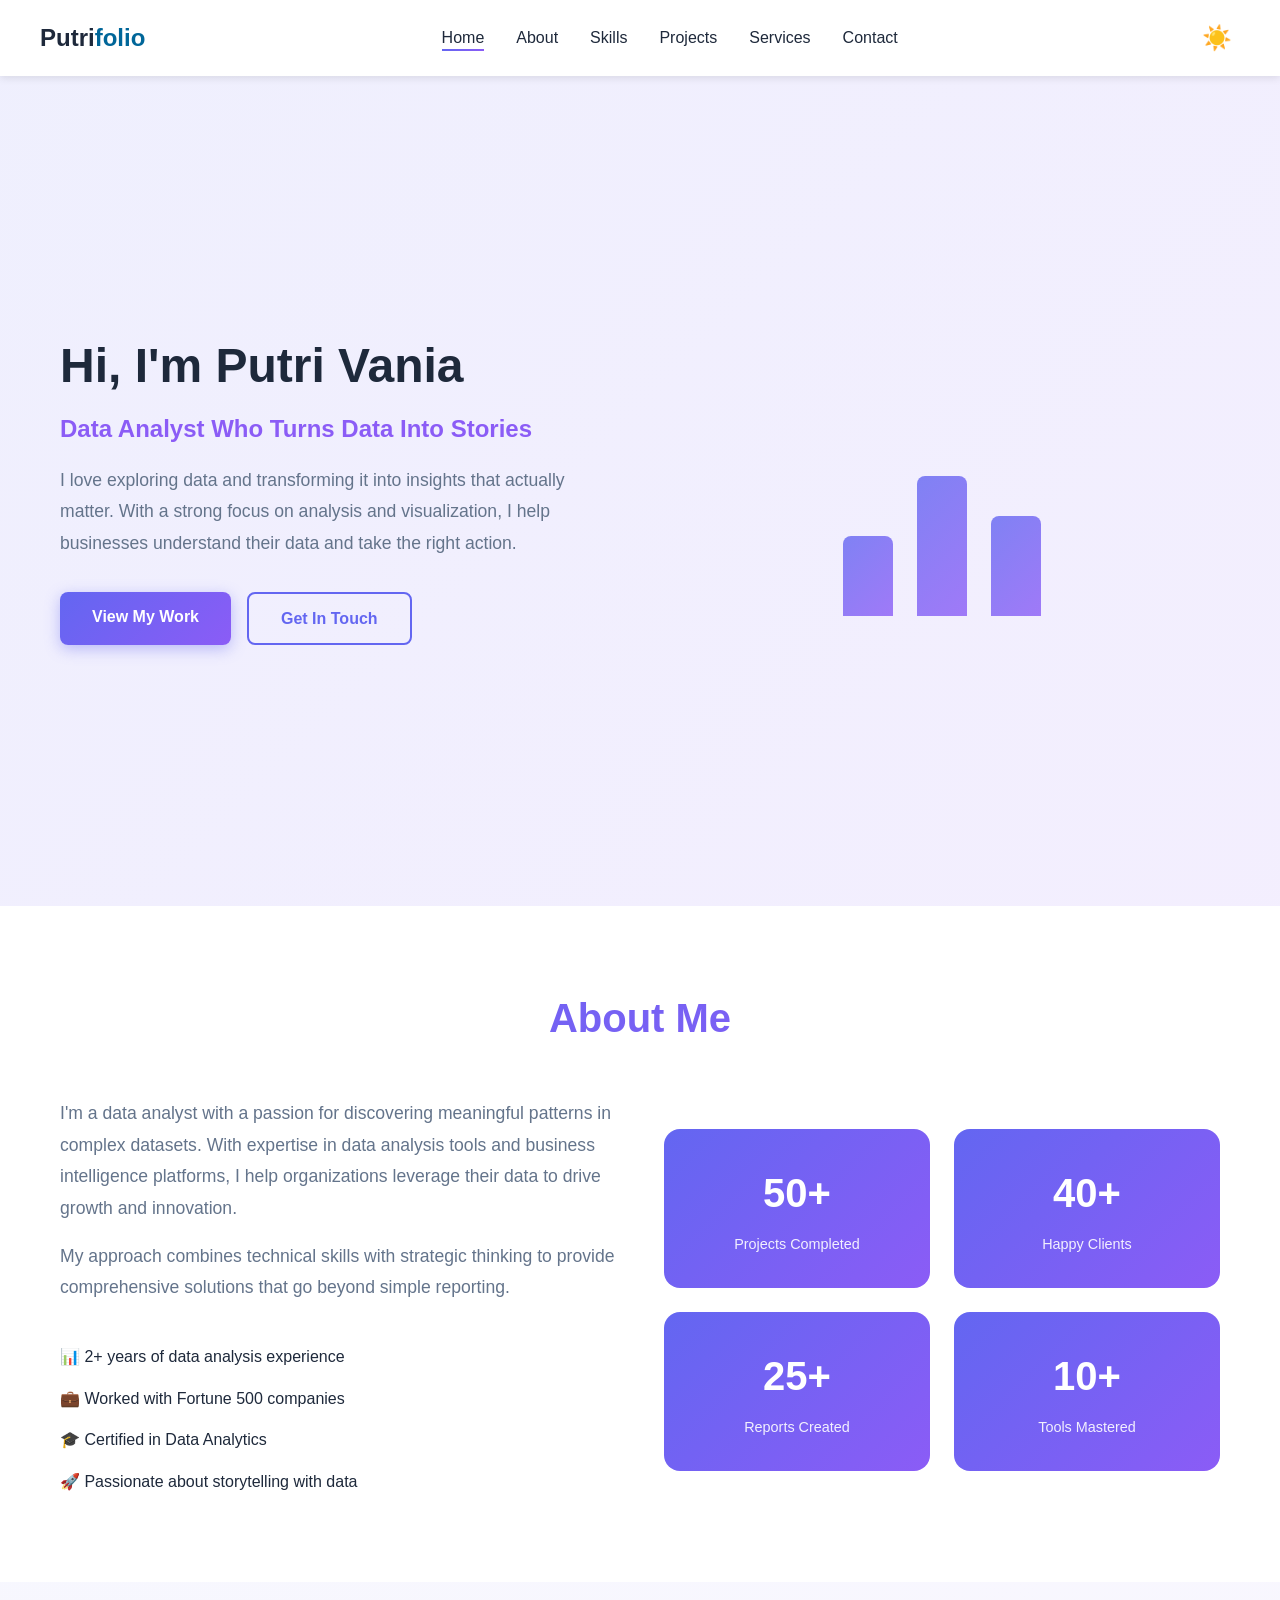
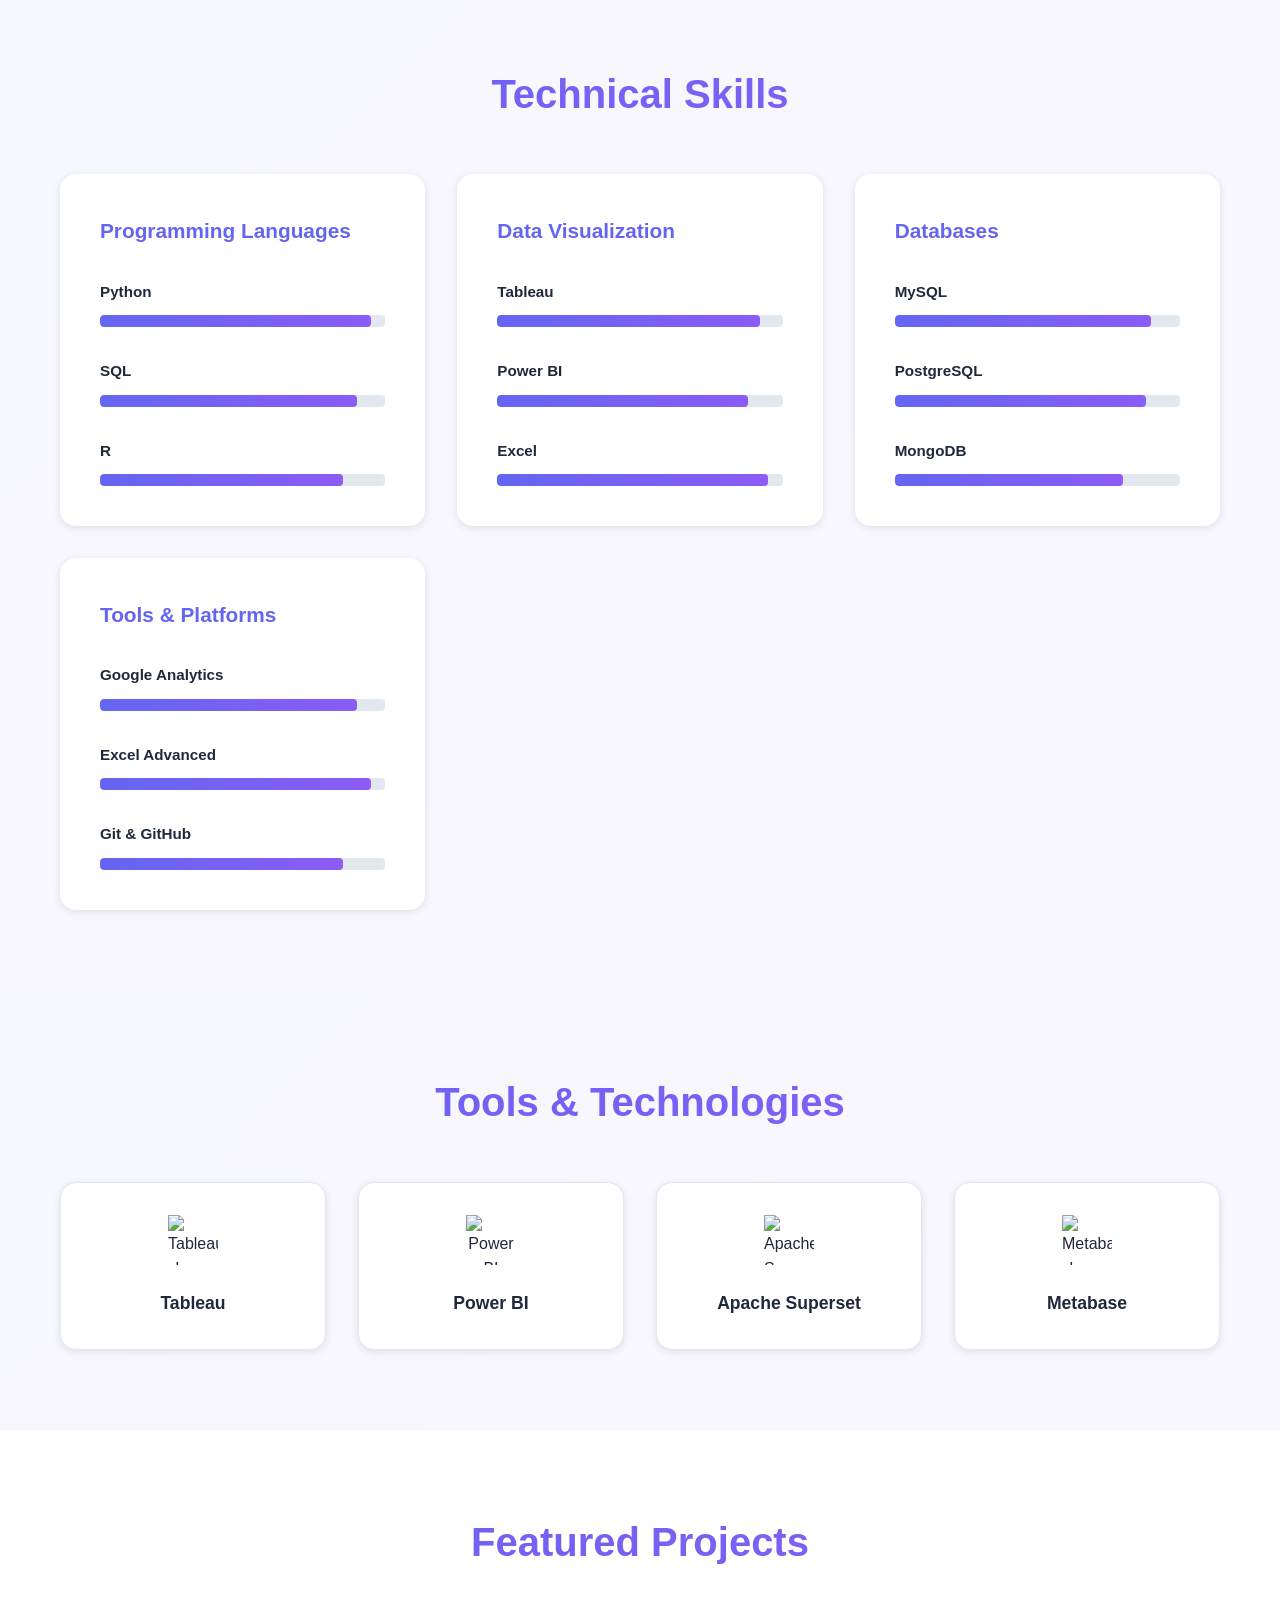
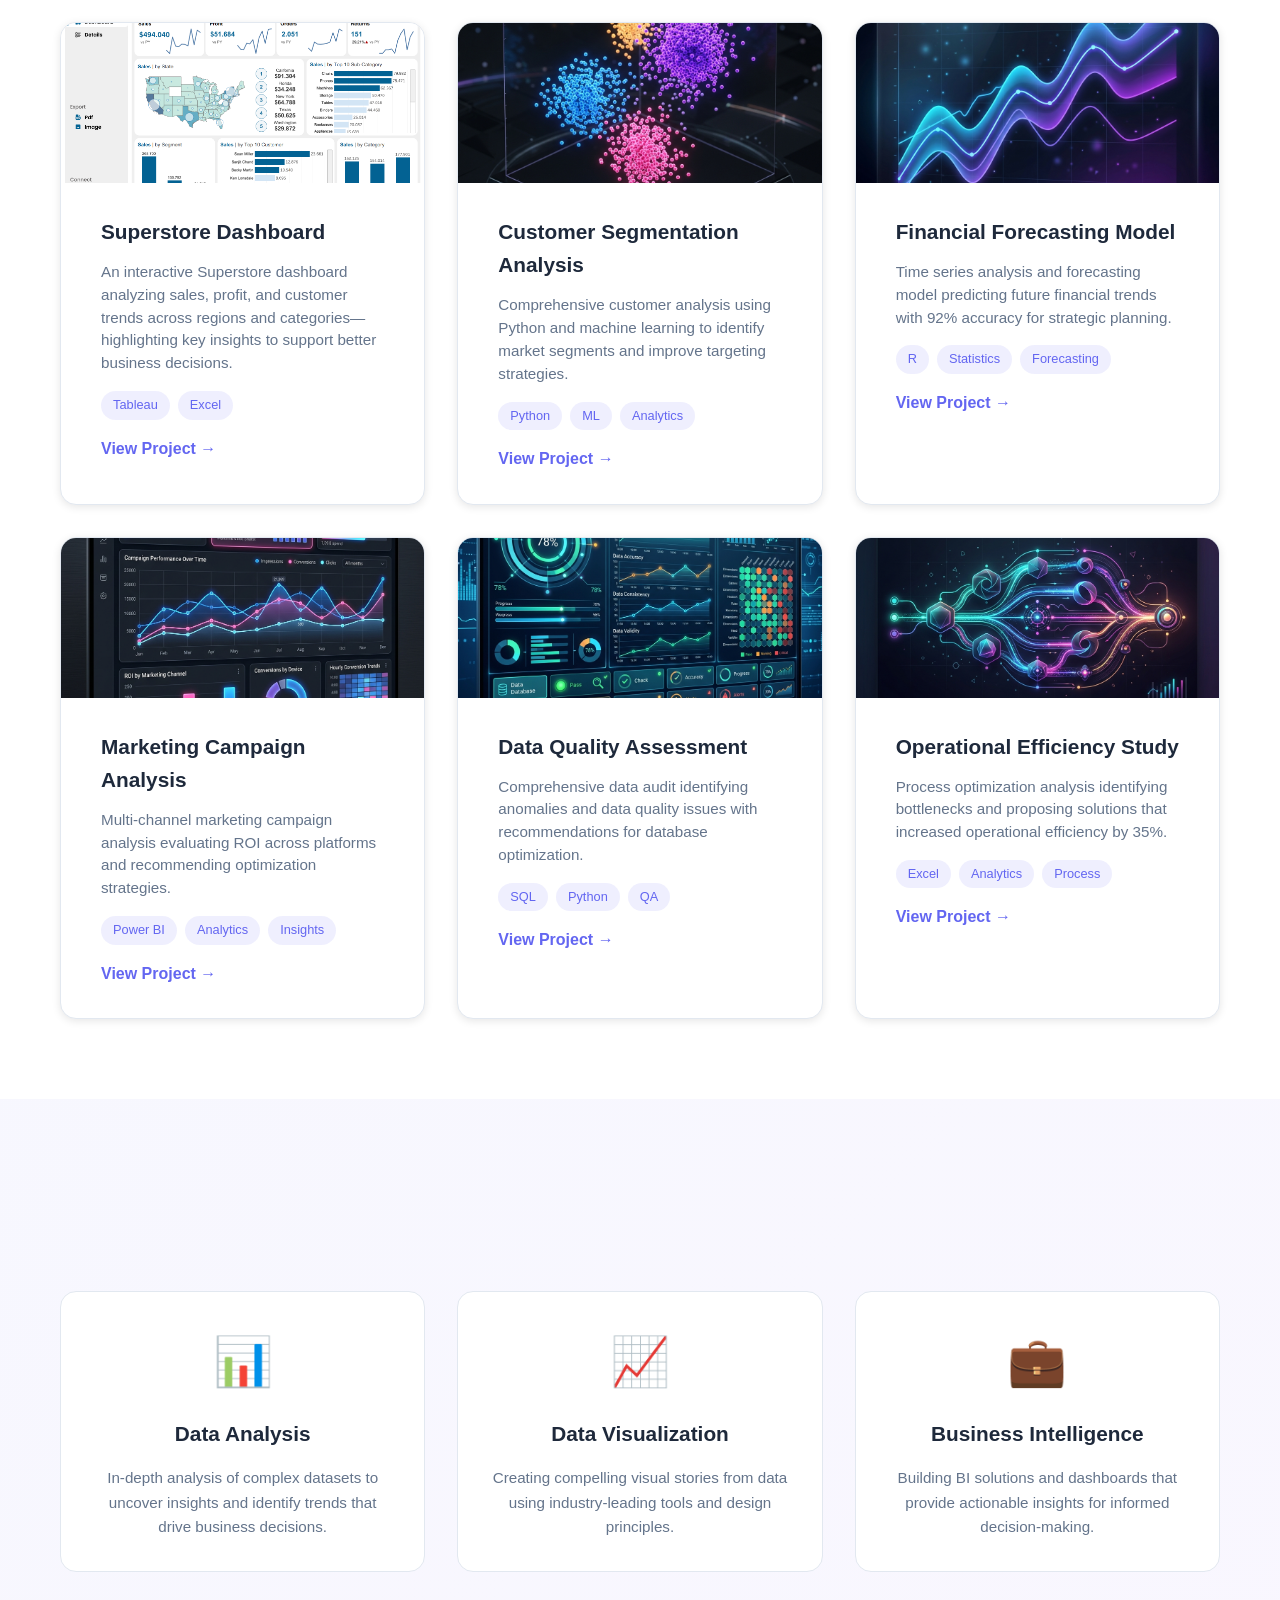
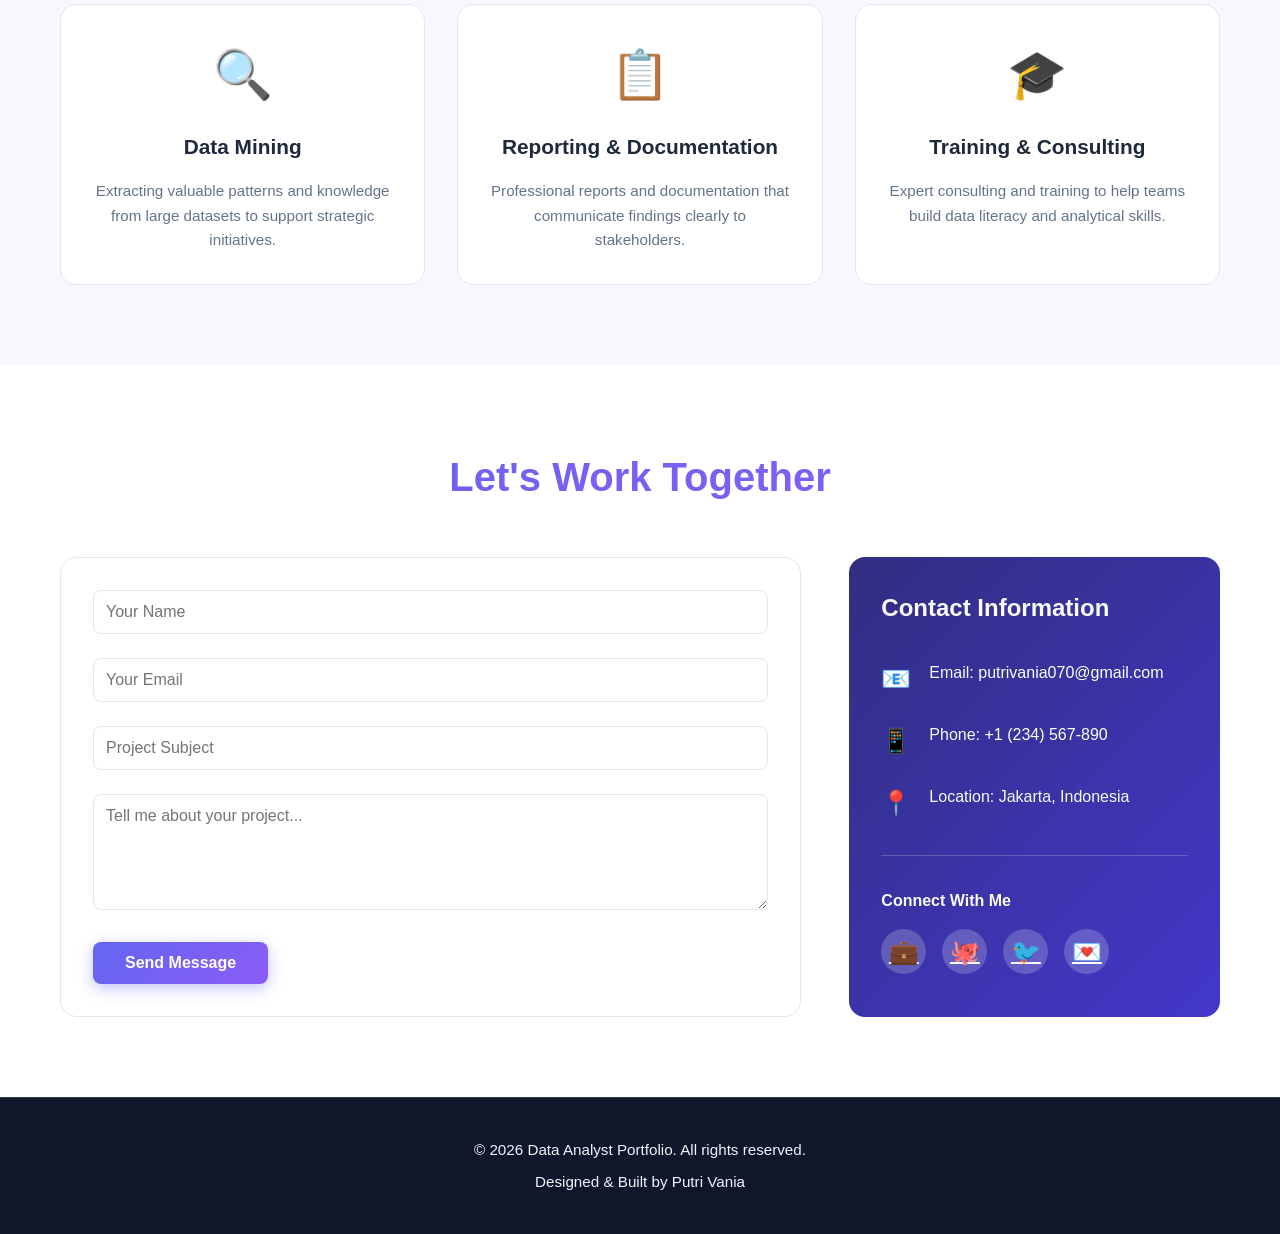
==== commit 33b8bdd6: "update" ====
--- a/index.html
+++ b/index.html
@@ -1,553 +1,621 @@
 <!doctype html>
 <html lang="en">
-
-<head>
-  <meta charset="UTF-8" />
-  <meta name="viewport" content="width=device-width, initial-scale=1.0" />
-  <meta name="description" content="Data Analyst Portfolio - Showcasing data analysis, visualization, and insights" />
-  <title>Data Analyst Portfolio | Professional Analytics & Insights</title>
-  <link rel="stylesheet" href="styles.css" />
-</head>
-
-<body>
-  <!-- Navigation -->
-  <nav class="navbar">
-    <div class="container nav-container">
-      <div class="logo">
-        <a href="#home">Putri<span>folio</span></a>
-      </div>
-      <ul class="nav-menu">
-        <li><a href="#home" class="nav-link">Home</a></li>
-        <li><a href="#about" class="nav-link">About</a></li>
-        <li><a href="#skills" class="nav-link">Skills</a></li>
-        <li><a href="#projects" class="nav-link">Projects</a></li>
-        <li><a href="#services" class="nav-link">Services</a></li>
-        <li><a href="#contact" class="nav-link">Contact</a></li>
-      </ul>
-      <div class="nav-buttons">
-        <button class="theme-toggle" id="themeToggle" aria-label="Toggle theme">
-          <span class="sun-icon">☀️</span>
-          <span class="moon-icon">🌙</span>
-        </button>
-        <button class="hamburger" id="hamburger">
-          <span></span>
-          <span></span>
-          <span></span>
-        </button>
+  <head>
+    <meta charset="UTF-8" />
+    <meta name="viewport" content="width=device-width, initial-scale=1.0" />
+    <meta
+      name="description"
+      content="Data Analyst Portfolio - Showcasing data analysis, visualization, and insights"
+    />
+    <title>Data Analyst Portfolio | Professional Analytics & Insights</title>
+    <link rel="stylesheet" href="styles.css" />
+  </head>
+
+  <body>
+    <!-- Navigation -->
+    <nav class="navbar">
+      <div class="container nav-container">
+        <div class="logo">
+          <a href="#home">Putri<span>folio</span></a>
+        </div>
+        <ul class="nav-menu">
+          <li><a href="#home" class="nav-link">Home</a></li>
+          <li><a href="#about" class="nav-link">About</a></li>
+          <li><a href="#skills" class="nav-link">Skills</a></li>
+          <li><a href="#projects" class="nav-link">Projects</a></li>
+          <li><a href="#services" class="nav-link">Services</a></li>
+          <li><a href="#contact" class="nav-link">Contact</a></li>
+        </ul>
+        <div class="nav-buttons">
+          <button
+            class="theme-toggle"
+            id="themeToggle"
+            aria-label="Toggle theme"
+          >
+            <span class="sun-icon">☀️</span>
+            <span class="moon-icon">🌙</span>
+          </button>
+          <button class="hamburger" id="hamburger">
+            <span></span>
+            <span></span>
+            <span></span>
+          </button>
+        </div>
+      </div>
+    </nav>
+
+    <!-- Hero Section -->
+    <section id="home" class="hero">
+      <div class="container">
+        <div class="hero-content">
+          <h1 class="hero-title">Hi, I'm Putri Vania</h1>
+          <p class="hero-subtitle">Data Analyst Who Turns Data Into Stories</p>
+          <p class="hero-description">
+            I love exploring data and transforming it into insights that
+            actually matter. With a strong focus on analysis and visualization,
+            I help businesses understand their data and take the right action.
+          </p>
+          <div class="hero-buttons">
+            <a href="#projects" class="btn btn-primary">View My Work</a>
+            <a href="#contact" class="btn btn-secondary">Get In Touch</a>
+          </div>
+        </div>
+        <div class="hero-illustration">
+          <div class="chart-animation">
+            <div class="bar bar-1"></div>
+            <div class="bar bar-2"></div>
+            <div class="bar bar-3"></div>
+          </div>
+        </div>
+      </div>
+    </section>
+
+    <!-- About Section -->
+    <section id="about" class="about">
+      <div class="container">
+        <h2 class="section-title">About Me</h2>
+        <div class="about-content">
+          <div class="about-text">
+            <p>
+              I'm a data analyst with a passion for discovering meaningful
+              patterns in complex datasets. With expertise in data analysis
+              tools and business intelligence platforms, I help organizations
+              leverage their data to drive growth and innovation.
+            </p>
+            <p>
+              My approach combines technical skills with strategic thinking to
+              provide comprehensive solutions that go beyond simple reporting.
+            </p>
+            <ul class="about-list">
+              <li>📊 2+ years of data analysis experience</li>
+              <li>💼 Worked with Fortune 500 companies</li>
+              <li>🎓 Certified in Data Analytics</li>
+              <li>🚀 Passionate about storytelling with data</li>
+            </ul>
+          </div>
+          <div class="about-stats">
+            <div class="stat-card">
+              <h3>50+</h3>
+              <p>Projects Completed</p>
+            </div>
+            <div class="stat-card">
+              <h3>40+</h3>
+              <p>Happy Clients</p>
+            </div>
+            <div class="stat-card">
+              <h3>25+</h3>
+              <p>Reports Created</p>
+            </div>
+            <div class="stat-card">
+              <h3>10+</h3>
+              <p>Tools Mastered</p>
+            </div>
+          </div>
+        </div>
+      </div>
+    </section>
+
+    <!-- Skills Section -->
+    <section id="skills" class="skills">
+      <div class="container">
+        <h2 class="section-title">Technical Skills</h2>
+        <div class="skills-grid">
+          <!-- Programming Languages -->
+          <div class="skill-category">
+            <h3>Programming Languages</h3>
+            <div class="skill-items">
+              <div class="skill-item">
+                <span class="skill-name">Python</span>
+                <div class="skill-bar">
+                  <div class="skill-progress" style="width: 95%"></div>
+                </div>
+              </div>
+              <div class="skill-item">
+                <span class="skill-name">SQL</span>
+                <div class="skill-bar">
+                  <div class="skill-progress" style="width: 90%"></div>
+                </div>
+              </div>
+              <div class="skill-item">
+                <span class="skill-name">R</span>
+                <div class="skill-bar">
+                  <div class="skill-progress" style="width: 85%"></div>
+                </div>
+              </div>
+            </div>
+          </div>
+
+          <!-- Data Visualization -->
+          <div class="skill-category">
+            <h3>Data Visualization</h3>
+            <div class="skill-items">
+              <div class="skill-item">
+                <span class="skill-name">Tableau</span>
+                <div class="skill-bar">
+                  <div class="skill-progress" style="width: 92%"></div>
+                </div>
+              </div>
+              <div class="skill-item">
+                <span class="skill-name">Power BI</span>
+                <div class="skill-bar">
+                  <div class="skill-progress" style="width: 88%"></div>
+                </div>
+              </div>
+              <div class="skill-item">
+                <span class="skill-name">Excel</span>
+                <div class="skill-bar">
+                  <div class="skill-progress" style="width: 95%"></div>
+                </div>
+              </div>
+            </div>
+          </div>
+
+          <!-- Databases -->
+          <div class="skill-category">
+            <h3>Databases</h3>
+            <div class="skill-items">
+              <div class="skill-item">
+                <span class="skill-name">MySQL</span>
+                <div class="skill-bar">
+                  <div class="skill-progress" style="width: 90%"></div>
+                </div>
+              </div>
+              <div class="skill-item">
+                <span class="skill-name">PostgreSQL</span>
+                <div class="skill-bar">
+                  <div class="skill-progress" style="width: 88%"></div>
+                </div>
+              </div>
+              <div class="skill-item">
+                <span class="skill-name">MongoDB</span>
+                <div class="skill-bar">
+                  <div class="skill-progress" style="width: 80%"></div>
+                </div>
+              </div>
+            </div>
+          </div>
+
+          <!-- Tools & Platforms -->
+          <div class="skill-category">
+            <h3>Tools & Platforms</h3>
+            <div class="skill-items">
+              <div class="skill-item">
+                <span class="skill-name">Google Analytics</span>
+                <div class="skill-bar">
+                  <div class="skill-progress" style="width: 90%"></div>
+                </div>
+              </div>
+              <div class="skill-item">
+                <span class="skill-name">Excel Advanced</span>
+                <div class="skill-bar">
+                  <div class="skill-progress" style="width: 95%"></div>
+                </div>
+              </div>
+              <div class="skill-item">
+                <span class="skill-name">Git & GitHub</span>
+                <div class="skill-bar">
+                  <div class="skill-progress" style="width: 85%"></div>
+                </div>
+              </div>
+            </div>
+          </div>
+        </div>
+      </div>
+    </section>
+
+    <!-- Tools & Technologies Section -->
+    <section id="tools" class="tools">
+      <div class="container">
+        <h2 class="section-title">Tools & Technologies</h2>
+        <div class="tools-grid">
+          <div class="tool-card">
+            <img
+              src="https://api.iconify.design/simple-icons:tableau.svg?color=%23509EE3"
+              alt="Tableau Logo"
+            />
+            <h3>Tableau</h3>
+          </div>
+          <div class="tool-card">
+            <img
+              src="https://api.iconify.design/simple-icons:powerbi.svg?color=%23F2C811"
+              alt="Power BI Logo"
+            />
+            <h3>Power BI</h3>
+          </div>
+          <div class="tool-card">
+            <img
+              src="https://api.iconify.design/simple-icons:apachesuperset.svg?color=%23509EE3"
+              alt="Apache Superset Logo"
+            />
+            <h3>Apache Superset</h3>
+          </div>
+          <div class="tool-card">
+            <img
+              src="https://api.iconify.design/simple-icons:metabase.svg?color=%23509EE3"
+              alt="Metabase Logo"
+            />
+            <h3>Metabase</h3>
+          </div>
+        </div>
+      </div>
+    </section>
+
+    <!-- Projects Section -->
+    <section id="projects" class="projects">
+      <div class="container">
+        <h2 class="section-title">Featured Projects</h2>
+        <div class="projects-grid">
+          <!-- Project 1 -->
+          <div class="project-card">
+            <div class="project-image">
+              <img
+                src="assets/Dashboard Superstore Poppins.png"
+                alt="Superstore Dashboard"
+              />
+            </div>
+            <div class="project-content">
+              <h3>Superstore Dashboard</h3>
+              <p>
+                An interactive Superstore dashboard analyzing sales, profit, and
+                customer trends across regions and categories—highlighting key
+                insights to support better business decisions.
+              </p>
+              <div class="project-tags">
+                <span class="tag">Tableau</span>
+                <span class="tag">Excel</span>
+              </div>
+              <a href="project-1.html" class="project-link">View Project →</a>
+            </div>
+          </div>
+
+          <!-- Project 2 -->
+          <div class="project-card">
+            <div class="project-image">
+              <img
+                src="assets/customer_segmentation.png"
+                alt="Customer Segmentation Analysis"
+              />
+            </div>
+            <div class="project-content">
+              <h3>Customer Segmentation Analysis</h3>
+              <p>
+                Comprehensive customer analysis using Python and machine
+                learning to identify market segments and improve targeting
+                strategies.
+              </p>
+              <div class="project-tags">
+                <span class="tag">Python</span>
+                <span class="tag">ML</span>
+                <span class="tag">Analytics</span>
+              </div>
+              <a href="project-2.html" class="project-link">View Project →</a>
+            </div>
+          </div>
+
+          <!-- Project 3 -->
+          <div class="project-card">
+            <div class="project-image">
+              <img
+                src="assets/financial_forecasting.png"
+                alt="Financial Forecasting Model"
+              />
+            </div>
+            <div class="project-content">
+              <h3>Financial Forecasting Model</h3>
+              <p>
+                Time series analysis and forecasting model predicting future
+                financial trends with 92% accuracy for strategic planning.
+              </p>
+              <div class="project-tags">
+                <span class="tag">R</span>
+                <span class="tag">Statistics</span>
+                <span class="tag">Forecasting</span>
+              </div>
+              <a href="project-3.html" class="project-link">View Project →</a>
+            </div>
+          </div>
+
+          <!-- Project 4 -->
+          <div class="project-card">
+            <div class="project-image">
+              <img
+                src="assets/marketing_analytics.png"
+                alt="Marketing Campaign Analysis"
+              />
+            </div>
+            <div class="project-content">
+              <h3>Marketing Campaign Analysis</h3>
+              <p>
+                Multi-channel marketing campaign analysis evaluating ROI across
+                platforms and recommending optimization strategies.
+              </p>
+              <div class="project-tags">
+                <span class="tag">Power BI</span>
+                <span class="tag">Analytics</span>
+                <span class="tag">Insights</span>
+              </div>
+              <a href="project-4.html" class="project-link">View Project →</a>
+            </div>
+          </div>
+
+          <!-- Project 5 -->
+          <div class="project-card">
+            <div class="project-image">
+              <img
+                src="assets/data_quality.png"
+                alt="Data Quality Assessment"
+              />
+            </div>
+            <div class="project-content">
+              <h3>Data Quality Assessment</h3>
+              <p>
+                Comprehensive data audit identifying anomalies and data quality
+                issues with recommendations for database optimization.
+              </p>
+              <div class="project-tags">
+                <span class="tag">SQL</span>
+                <span class="tag">Python</span>
+                <span class="tag">QA</span>
+              </div>
+              <a href="project-5.html" class="project-link">View Project →</a>
+            </div>
+          </div>
+
+          <!-- Project 6 -->
+          <div class="project-card">
+            <div class="project-image">
+              <img
+                src="assets/operational_efficiency.png"
+                alt="Operational Efficiency Study"
+              />
+            </div>
+            <div class="project-content">
+              <h3>Operational Efficiency Study</h3>
+              <p>
+                Process optimization analysis identifying bottlenecks and
+                proposing solutions that increased operational efficiency by
+                35%.
+              </p>
+              <div class="project-tags">
+                <span class="tag">Excel</span>
+                <span class="tag">Analytics</span>
+                <span class="tag">Process</span>
+              </div>
+              <a href="project-6.html" class="project-link">View Project →</a>
+            </div>
+          </div>
+        </div>
+      </div>
+    </section>
+
+    <!-- Services Section -->
+    <section id="services" class="services">
+      <div class="container">
+        <h2 class="section-title">Services I Offer</h2>
+        <div class="services-grid">
+          <div class="service-card">
+            <div class="service-icon">📊</div>
+            <h3>Data Analysis</h3>
+            <p>
+              In-depth analysis of complex datasets to uncover insights and
+              identify trends that drive business decisions.
+            </p>
+          </div>
+          <div class="service-card">
+            <div class="service-icon">📈</div>
+            <h3>Data Visualization</h3>
+            <p>
+              Creating compelling visual stories from data using
+              industry-leading tools and design principles.
+            </p>
+          </div>
+          <div class="service-card">
+            <div class="service-icon">💼</div>
+            <h3>Business Intelligence</h3>
+            <p>
+              Building BI solutions and dashboards that provide actionable
+              insights for informed decision-making.
+            </p>
+          </div>
+          <div class="service-card">
+            <div class="service-icon">🔍</div>
+            <h3>Data Mining</h3>
+            <p>
+              Extracting valuable patterns and knowledge from large datasets to
+              support strategic initiatives.
+            </p>
+          </div>
+          <div class="service-card">
+            <div class="service-icon">📋</div>
+            <h3>Reporting & Documentation</h3>
+            <p>
+              Professional reports and documentation that communicate findings
+              clearly to stakeholders.
+            </p>
+          </div>
+          <div class="service-card">
+            <div class="service-icon">🎓</div>
+            <h3>Training & Consulting</h3>
+            <p>
+              Expert consulting and training to help teams build data literacy
+              and analytical skills.
+            </p>
+          </div>
+        </div>
+      </div>
+    </section>
+
+    <!-- Contact Section -->
+    <section id="contact" class="contact">
+      <div class="container">
+        <h2 class="section-title">Let's Work Together</h2>
+        <div class="contact-content">
+          <div class="contact-form-wrapper">
+            <form class="contact-form" id="contactForm">
+              <input type="hidden" name="_captcha" value="false" />
+              <input type="hidden" name="_template" value="table" />
+              <div class="form-group">
+                <input
+                  type="text"
+                  id="name"
+                  name="name"
+                  placeholder="Your Name"
+                  required
+                />
+              </div>
+              <div class="form-group">
+                <input
+                  type="email"
+                  id="email"
+                  name="email"
+                  placeholder="Your Email"
+                  required
+                />
+              </div>
+              <div class="form-group">
+                <input
+                  type="text"
+                  id="subject"
+                  name="subject"
+                  placeholder="Project Subject"
+                  required
+                />
+              </div>
+              <div class="form-group">
+                <textarea
+                  id="message"
+                  name="message"
+                  placeholder="Tell me about your project..."
+                  rows="5"
+                  required
+                ></textarea>
+              </div>
+              <button type="submit" class="btn btn-primary">
+                Send Message
+              </button>
+              <div id="formMessage" class="form-message"></div>
+            </form>
+          </div>
+          <div class="contact-info">
+            <h3>Contact Information</h3>
+            <div class="info-item">
+              <span class="info-icon">📧</span>
+              <p>
+                Email:
+                <a href="mailto:your.email@example.com"
+                  >putrivania070@gmail.com</a
+                >
+              </p>
+            </div>
+            <div class="info-item">
+              <span class="info-icon">📱</span>
+              <p>Phone: <a href="tel:+1234567890">+1 (234) 567-890</a></p>
+            </div>
+            <div class="info-item">
+              <span class="info-icon">📍</span>
+              <p>Location: Jakarta, Indonesia</p>
+            </div>
+            <div class="social-links">
+              <h4>Connect With Me</h4>
+              <div class="social-icons">
+                <a href="#" class="social-icon" aria-label="LinkedIn">💼</a>
+                <a href="#" class="social-icon" aria-label="GitHub">🐙</a>
+                <a href="#" class="social-icon" aria-label="Twitter">🐦</a>
+                <a href="#" class="social-icon" aria-label="Email">💌</a>
+              </div>
+            </div>
+          </div>
+        </div>
+      </div>
+    </section>
+
+    <!-- Project Details Modal -->
+    <div id="projectModal" class="modal">
+      <div class="modal-content">
+        <button class="modal-close" id="modalClose">&times;</button>
+        <div class="modal-header">
+          <div class="modal-image">
+            <div id="modalProjectImage" class="modal-placeholder">📊</div>
+          </div>
+        </div>
+        <div class="modal-body">
+          <h2 id="modalProjectTitle">Project Title</h2>
+          <div class="modal-meta">
+            <span class="modal-date">Project Date</span>
+            <span class="modal-category">Category</span>
+          </div>
+          <p id="modalProjectDescription">Project description goes here...</p>
+
+          <div class="modal-section">
+            <h3>Project Overview</h3>
+            <p id="modalProjectOverview">Overview text...</p>
+          </div>
+
+          <div class="modal-section">
+            <h3>Key Features</h3>
+            <ul id="modalProjectFeatures" class="features-list">
+              <li>Feature 1</li>
+              <li>Feature 2</li>
+            </ul>
+          </div>
+
+          <div class="modal-section">
+            <h3>Technologies Used</h3>
+            <div id="modalProjectTags" class="modal-tags">
+              <span class="tag">Technology</span>
+            </div>
+          </div>
+
+          <div class="modal-section">
+            <h3>Results & Impact</h3>
+            <p id="modalProjectResults">Results text...</p>
+          </div>
+
+          <div class="modal-actions">
+            <a href="#" id="modalFullProjectPage" class="btn btn-primary"
+              >View Full Project Page</a
+            >
+            <a
+              href="#"
+              id="modalProjectLink"
+              class="btn btn-secondary"
+              target="_blank"
+              >View Project Link</a
+            >
+            <button id="modalCloseBtn" class="btn btn-secondary">Close</button>
+          </div>
+        </div>
       </div>
     </div>
-  </nav>
-
-  <!-- Hero Section -->
-  <section id="home" class="hero">
-    <div class="container">
-      <div class="hero-content">
-        <h1 class="hero-title">Hi, I'm Putri Vania</h1>
-        <p class="hero-subtitle">
-          Data Analyst Who Turns Data Into Stories
-        </p>
-        <p class="hero-description">
-          I love exploring data and transforming it into insights that actually matter.
-          With a strong focus on analysis and visualization, I help businesses understand their data and take the right
-          action.
-        </p>
-        <div class="hero-buttons">
-          <a href="#projects" class="btn btn-primary">View My Work</a>
-          <a href="#contact" class="btn btn-secondary">Get In Touch</a>
-        </div>
-      </div>
-      <div class="hero-illustration">
-        <div class="chart-animation">
-          <div class="bar bar-1"></div>
-          <div class="bar bar-2"></div>
-          <div class="bar bar-3"></div>
-        </div>
-      </div>
-    </div>
-  </section>
-
-  <!-- About Section -->
-  <section id="about" class="about">
-    <div class="container">
-      <h2 class="section-title">About Me</h2>
-      <div class="about-content">
-        <div class="about-text">
-          <p>
-            I'm a data analyst with a passion for discovering meaningful
-            patterns in complex datasets. With expertise in data analysis
-            tools and business intelligence platforms, I help organizations
-            leverage their data to drive growth and innovation.
-          </p>
-          <p>
-            My approach combines technical skills with strategic thinking to
-            provide comprehensive solutions that go beyond simple reporting.
-          </p>
-          <ul class="about-list">
-            <li>📊 2+ years of data analysis experience</li>
-            <li>💼 Worked with Fortune 500 companies</li>
-            <li>🎓 Certified in Data Analytics</li>
-            <li>🚀 Passionate about storytelling with data</li>
-          </ul>
-        </div>
-        <div class="about-stats">
-          <div class="stat-card">
-            <h3>50+</h3>
-            <p>Projects Completed</p>
-          </div>
-          <div class="stat-card">
-            <h3>40+</h3>
-            <p>Happy Clients</p>
-          </div>
-          <div class="stat-card">
-            <h3>25+</h3>
-            <p>Reports Created</p>
-          </div>
-          <div class="stat-card">
-            <h3>10+</h3>
-            <p>Tools Mastered</p>
-          </div>
-        </div>
-      </div>
-    </div>
-  </section>
-
-  <!-- Skills Section -->
-  <section id="skills" class="skills">
-    <div class="container">
-      <h2 class="section-title">Technical Skills</h2>
-      <div class="skills-grid">
-        <!-- Programming Languages -->
-        <div class="skill-category">
-          <h3>Programming Languages</h3>
-          <div class="skill-items">
-            <div class="skill-item">
-              <span class="skill-name">Python</span>
-              <div class="skill-bar">
-                <div class="skill-progress" style="width: 95%"></div>
-              </div>
-            </div>
-            <div class="skill-item">
-              <span class="skill-name">SQL</span>
-              <div class="skill-bar">
-                <div class="skill-progress" style="width: 90%"></div>
-              </div>
-            </div>
-            <div class="skill-item">
-              <span class="skill-name">R</span>
-              <div class="skill-bar">
-                <div class="skill-progress" style="width: 85%"></div>
-              </div>
-            </div>
-          </div>
-        </div>
-
-        <!-- Data Visualization -->
-        <div class="skill-category">
-          <h3>Data Visualization</h3>
-          <div class="skill-items">
-            <div class="skill-item">
-              <span class="skill-name">Tableau</span>
-              <div class="skill-bar">
-                <div class="skill-progress" style="width: 92%"></div>
-              </div>
-            </div>
-            <div class="skill-item">
-              <span class="skill-name">Power BI</span>
-              <div class="skill-bar">
-                <div class="skill-progress" style="width: 88%"></div>
-              </div>
-            </div>
-            <div class="skill-item">
-              <span class="skill-name">Excel</span>
-              <div class="skill-bar">
-                <div class="skill-progress" style="width: 95%"></div>
-              </div>
-            </div>
-          </div>
-        </div>
-
-        <!-- Databases -->
-        <div class="skill-category">
-          <h3>Databases</h3>
-          <div class="skill-items">
-            <div class="skill-item">
-              <span class="skill-name">MySQL</span>
-              <div class="skill-bar">
-                <div class="skill-progress" style="width: 90%"></div>
-              </div>
-            </div>
-            <div class="skill-item">
-              <span class="skill-name">PostgreSQL</span>
-              <div class="skill-bar">
-                <div class="skill-progress" style="width: 88%"></div>
-              </div>
-            </div>
-            <div class="skill-item">
-              <span class="skill-name">MongoDB</span>
-              <div class="skill-bar">
-                <div class="skill-progress" style="width: 80%"></div>
-              </div>
-            </div>
-          </div>
-        </div>
-
-        <!-- Tools & Platforms -->
-        <div class="skill-category">
-          <h3>Tools & Platforms</h3>
-          <div class="skill-items">
-            <div class="skill-item">
-              <span class="skill-name">Google Analytics</span>
-              <div class="skill-bar">
-                <div class="skill-progress" style="width: 90%"></div>
-              </div>
-            </div>
-            <div class="skill-item">
-              <span class="skill-name">Excel Advanced</span>
-              <div class="skill-bar">
-                <div class="skill-progress" style="width: 95%"></div>
-              </div>
-            </div>
-            <div class="skill-item">
-              <span class="skill-name">Git & GitHub</span>
-              <div class="skill-bar">
-                <div class="skill-progress" style="width: 85%"></div>
-              </div>
-            </div>
-          </div>
-        </div>
-      </div>
-    </div>
-  </section>
-
-  <!-- Tools & Technologies Section -->
-  <section id="tools" class="tools">
-    <div class="container">
-      <h2 class="section-title">Tools & Technologies</h2>
-      <div class="tools-grid">
-        <div class="tool-card">
-          <img src="https://api.iconify.design/simple-icons:tableau.svg?color=%23509EE3" alt="Tableau Logo">
-          <h3>Tableau</h3>
-        </div>
-        <div class="tool-card">
-          <img src="https://api.iconify.design/simple-icons:powerbi.svg?color=%23F2C811" alt="Power BI Logo">
-          <h3>Power BI</h3>
-        </div>
-        <div class="tool-card">
-          <img src="https://api.iconify.design/simple-icons:apachesuperset.svg?color=%23509EE3" alt="Apache Superset Logo">
-          <h3>Apache Superset</h3>
-        </div>
-        <div class="tool-card">
-          <img src="https://api.iconify.design/simple-icons:metabase.svg?color=%23509EE3" alt="Metabase Logo">
-          <h3>Metabase</h3>
-        </div>
-      </div>
-    </div>
-  </section>
-
-  <!-- Projects Section -->
-  <section id="projects" class="projects">
-    <div class="container">
-      <h2 class="section-title">Featured Projects</h2>
-      <div class="projects-grid">
-        <!-- Project 1 -->
-        <div class="project-card">
-          <div class="project-image">
-            <div class="placeholder-image">📊</div>
-          </div>
-          <div class="project-content">
-            <h3>Superstore Dashboard</h3>
-            <p>
-              An interactive Superstore dashboard analyzing sales, profit, and customer trends across regions and categories—highlighting key insights to support better business decisions.
-            </p>
-            <div class="project-tags">
-              <span class="tag">Tableau</span>
-              <span class="tag">SQL</span>
-              <span class="tag">Excel</span>
-            </div>
-            <a href="#" class="project-link">View Project →</a>
-          </div>
-        </div>
-
-        <!-- Project 2 -->
-        <div class="project-card">
-          <div class="project-image">
-            <div class="placeholder-image">📈</div>
-          </div>
-          <div class="project-content">
-            <h3>Customer Segmentation Analysis</h3>
-            <p>
-              Comprehensive customer analysis using Python and machine
-              learning to identify market segments and improve targeting
-              strategies.
-            </p>
-            <div class="project-tags">
-              <span class="tag">Python</span>
-              <span class="tag">ML</span>
-              <span class="tag">Analytics</span>
-            </div>
-            <a href="#" class="project-link">View Project →</a>
-          </div>
-        </div>
-
-        <!-- Project 3 -->
-        <div class="project-card">
-          <div class="project-image">
-            <div class="placeholder-image">💹</div>
-          </div>
-          <div class="project-content">
-            <h3>Financial Forecasting Model</h3>
-            <p>
-              Time series analysis and forecasting model predicting future
-              financial trends with 92% accuracy for strategic planning.
-            </p>
-            <div class="project-tags">
-              <span class="tag">R</span>
-              <span class="tag">Statistics</span>
-              <span class="tag">Forecasting</span>
-            </div>
-            <a href="#" class="project-link">View Project →</a>
-          </div>
-        </div>
-
-        <!-- Project 4 -->
-        <div class="project-card">
-          <div class="project-image">
-            <div class="placeholder-image">🎯</div>
-          </div>
-          <div class="project-content">
-            <h3>Marketing Campaign Analysis</h3>
-            <p>
-              Multi-channel marketing campaign analysis evaluating ROI across
-              platforms and recommending optimization strategies.
-            </p>
-            <div class="project-tags">
-              <span class="tag">Power BI</span>
-              <span class="tag">Analytics</span>
-              <span class="tag">Insights</span>
-            </div>
-            <a href="#" class="project-link">View Project →</a>
-          </div>
-        </div>
-
-        <!-- Project 5 -->
-        <div class="project-card">
-          <div class="project-image">
-            <div class="placeholder-image">🔍</div>
-          </div>
-          <div class="project-content">
-            <h3>Data Quality Assessment</h3>
-            <p>
-              Comprehensive data audit identifying anomalies and data quality
-              issues with recommendations for database optimization.
-            </p>
-            <div class="project-tags">
-              <span class="tag">SQL</span>
-              <span class="tag">Python</span>
-              <span class="tag">QA</span>
-            </div>
-            <a href="#" class="project-link">View Project →</a>
-          </div>
-        </div>
-
-        <!-- Project 6 -->
-        <div class="project-card">
-          <div class="project-image">
-            <div class="placeholder-image">📋</div>
-          </div>
-          <div class="project-content">
-            <h3>Operational Efficiency Study</h3>
-            <p>
-              Process optimization analysis identifying bottlenecks and
-              proposing solutions that increased operational efficiency by
-              35%.
-            </p>
-            <div class="project-tags">
-              <span class="tag">Excel</span>
-              <span class="tag">Analytics</span>
-              <span class="tag">Process</span>
-            </div>
-            <a href="#" class="project-link">View Project →</a>
-          </div>
-        </div>
-      </div>
-    </div>
-  </section>
-
-  <!-- Services Section -->
-  <section id="services" class="services">
-    <div class="container">
-      <h2 class="section-title">Services I Offer</h2>
-      <div class="services-grid">
-        <div class="service-card">
-          <div class="service-icon">📊</div>
-          <h3>Data Analysis</h3>
-          <p>
-            In-depth analysis of complex datasets to uncover insights and
-            identify trends that drive business decisions.
-          </p>
-        </div>
-        <div class="service-card">
-          <div class="service-icon">📈</div>
-          <h3>Data Visualization</h3>
-          <p>
-            Creating compelling visual stories from data using
-            industry-leading tools and design principles.
-          </p>
-        </div>
-        <div class="service-card">
-          <div class="service-icon">💼</div>
-          <h3>Business Intelligence</h3>
-          <p>
-            Building BI solutions and dashboards that provide actionable
-            insights for informed decision-making.
-          </p>
-        </div>
-        <div class="service-card">
-          <div class="service-icon">🔍</div>
-          <h3>Data Mining</h3>
-          <p>
-            Extracting valuable patterns and knowledge from large datasets to
-            support strategic initiatives.
-          </p>
-        </div>
-        <div class="service-card">
-          <div class="service-icon">📋</div>
-          <h3>Reporting & Documentation</h3>
-          <p>
-            Professional reports and documentation that communicate findings
-            clearly to stakeholders.
-          </p>
-        </div>
-        <div class="service-card">
-          <div class="service-icon">🎓</div>
-          <h3>Training & Consulting</h3>
-          <p>
-            Expert consulting and training to help teams build data literacy
-            and analytical skills.
-          </p>
-        </div>
-      </div>
-    </div>
-  </section>
-
-  <!-- Contact Section -->
-  <section id="contact" class="contact">
-    <div class="container">
-      <h2 class="section-title">Let's Work Together</h2>
-      <div class="contact-content">
-        <div class="contact-form-wrapper">
-          <form class="contact-form" id="contactForm">
-            <input type="hidden" name="_captcha" value="false">
-            <input type="hidden" name="_template" value="table">
-            <div class="form-group">
-              <input type="text" id="name" name="name" placeholder="Your Name" required />
-            </div>
-            <div class="form-group">
-              <input type="email" id="email" name="email" placeholder="Your Email" required />
-            </div>
-            <div class="form-group">
-              <input type="text" id="subject" name="subject" placeholder="Project Subject" required />
-            </div>
-            <div class="form-group">
-              <textarea id="message" name="message" placeholder="Tell me about your project..." rows="5"
-                required></textarea>
-            </div>
-            <button type="submit" class="btn btn-primary">
-              Send Message
-            </button>
-            <div id="formMessage" class="form-message"></div>
-          </form>
-        </div>
-        <div class="contact-info">
-          <h3>Contact Information</h3>
-          <div class="info-item">
-            <span class="info-icon">📧</span>
-            <p>
-              Email:
-              <a href="mailto:your.email@example.com">putrivania070@gmail.com</a>
-            </p>
-          </div>
-          <div class="info-item">
-            <span class="info-icon">📱</span>
-            <p>Phone: <a href="tel:+1234567890">+1 (234) 567-890</a></p>
-          </div>
-          <div class="info-item">
-            <span class="info-icon">📍</span>
-            <p>Location: Jakarta, Indonesia</p>
-          </div>
-          <div class="social-links">
-            <h4>Connect With Me</h4>
-            <div class="social-icons">
-              <a href="#" class="social-icon" aria-label="LinkedIn">💼</a>
-              <a href="#" class="social-icon" aria-label="GitHub">🐙</a>
-              <a href="#" class="social-icon" aria-label="Twitter">🐦</a>
-              <a href="#" class="social-icon" aria-label="Email">💌</a>
-            </div>
-          </div>
-        </div>
-      </div>
-    </div>
-  </section>
-
-  <!-- Project Details Modal -->
-  <div id="projectModal" class="modal">
-    <div class="modal-content">
-      <button class="modal-close" id="modalClose">&times;</button>
-      <div class="modal-header">
-        <div class="modal-image">
-          <div id="modalProjectImage" class="modal-placeholder">📊</div>
-        </div>
-      </div>
-      <div class="modal-body">
-        <h2 id="modalProjectTitle">Project Title</h2>
-        <div class="modal-meta">
-          <span class="modal-date">Project Date</span>
-          <span class="modal-category">Category</span>
-        </div>
-        <p id="modalProjectDescription">Project description goes here...</p>
-
-        <div class="modal-section">
-          <h3>Project Overview</h3>
-          <p id="modalProjectOverview">Overview text...</p>
-        </div>
-
-        <div class="modal-section">
-          <h3>Key Features</h3>
-          <ul id="modalProjectFeatures" class="features-list">
-            <li>Feature 1</li>
-            <li>Feature 2</li>
-          </ul>
-        </div>
-
-        <div class="modal-section">
-          <h3>Technologies Used</h3>
-          <div id="modalProjectTags" class="modal-tags">
-            <span class="tag">Technology</span>
-          </div>
-        </div>
-
-        <div class="modal-section">
-          <h3>Results & Impact</h3>
-          <p id="modalProjectResults">Results text...</p>
-        </div>
-
-        <div class="modal-actions">
-          <a href="#" id="modalFullProjectPage" class="btn btn-primary">View Full Project Page</a>
-          <a href="#" id="modalProjectLink" class="btn btn-secondary" target="_blank">View Project Link</a>
-          <button id="modalCloseBtn" class="btn btn-secondary">Close</button>
-        </div>
-      </div>
-    </div>
-  </div>
-
-  <!-- Footer -->
-  <footer class="footer">
-    <div class="container">
-      <p>&copy; 2026 Data Analyst Portfolio. All rights reserved.</p>
-      <p>Designed & Built by Putri Vania</p>
-    </div>
-  </footer>
-
-  <script src="script.js"></script>
-</body>
-</html>+
+    <!-- Footer -->
+    <footer class="footer">
+      <div class="container">
+        <p>&copy; 2026 Data Analyst Portfolio. All rights reserved.</p>
+        <p>Designed & Built by Putri Vania</p>
+      </div>
+    </footer>
+
+    <script src="script.js"></script>
+  </body>
+</html>
--- a/styles.css
+++ b/styles.css
@@ -599,6 +599,12 @@
     overflow: hidden;
 }
 
+.project-image img {
+    width: 100%;
+    height: 100%;
+    object-fit: cover;
+}
+
 .placeholder-image {
     font-size: 4rem;
     opacity: 0.8;
@@ -1204,18 +1210,14 @@
 
 .modal-header {
     position: relative;
-    height: 300px;
+    height: 350px;
     background: linear-gradient(135deg, var(--primary-color), var(--secondary-color));
     border-radius: 1rem 1rem 0 0;
-    display: flex;
-    align-items: center;
-    justify-content: center;
+    overflow: hidden;
 }
 
 .modal-image {
-    display: flex;
-    align-items: center;
-    justify-content: center;
+    display: block;
     width: 100%;
     height: 100%;
     position: relative;
@@ -1224,14 +1226,24 @@
 
 .modal-image img {
     width: 100%;
+    height: 100% !important;
+    object-fit: cover !important;
+    object-position: top center !important;
+}
+
+#modalProjectImage {
+    width: 100% !important;
+    height: 100% !important;
+    background-size: cover !important;
+    background-position: top center !important;
+    background-repeat: no-repeat !important;
+    display: block !important;
+}
+
+.modal-placeholder {
+    width: 100%;
     height: 100%;
-    object-fit: cover;
-    object-position: center;
-}
-
-.modal-placeholder {
-    font-size: 6rem;
-    opacity: 0.9;
+    display: block;
 }
 
 .modal-body {
@@ -1422,6 +1434,18 @@
 .project-image-section {
     padding: 2rem 0;
     background: linear-gradient(135deg, rgba(99, 102, 241, 0.05), rgba(139, 92, 246, 0.05));
+    display: flex;
+    justify-content: center;
+}
+
+.tableauPlaceholder {
+    margin: 0 auto !important;
+    display: flex !important;
+    justify-content: center !important;
+}
+
+.tableauViz {
+    margin: 0 auto !important;
 }
 
 .project-feature-image {
@@ -1554,6 +1578,7 @@
 }
 
 .result-card p {
+    color: white;
     opacity: 0.95;
     margin: 0;
 }
